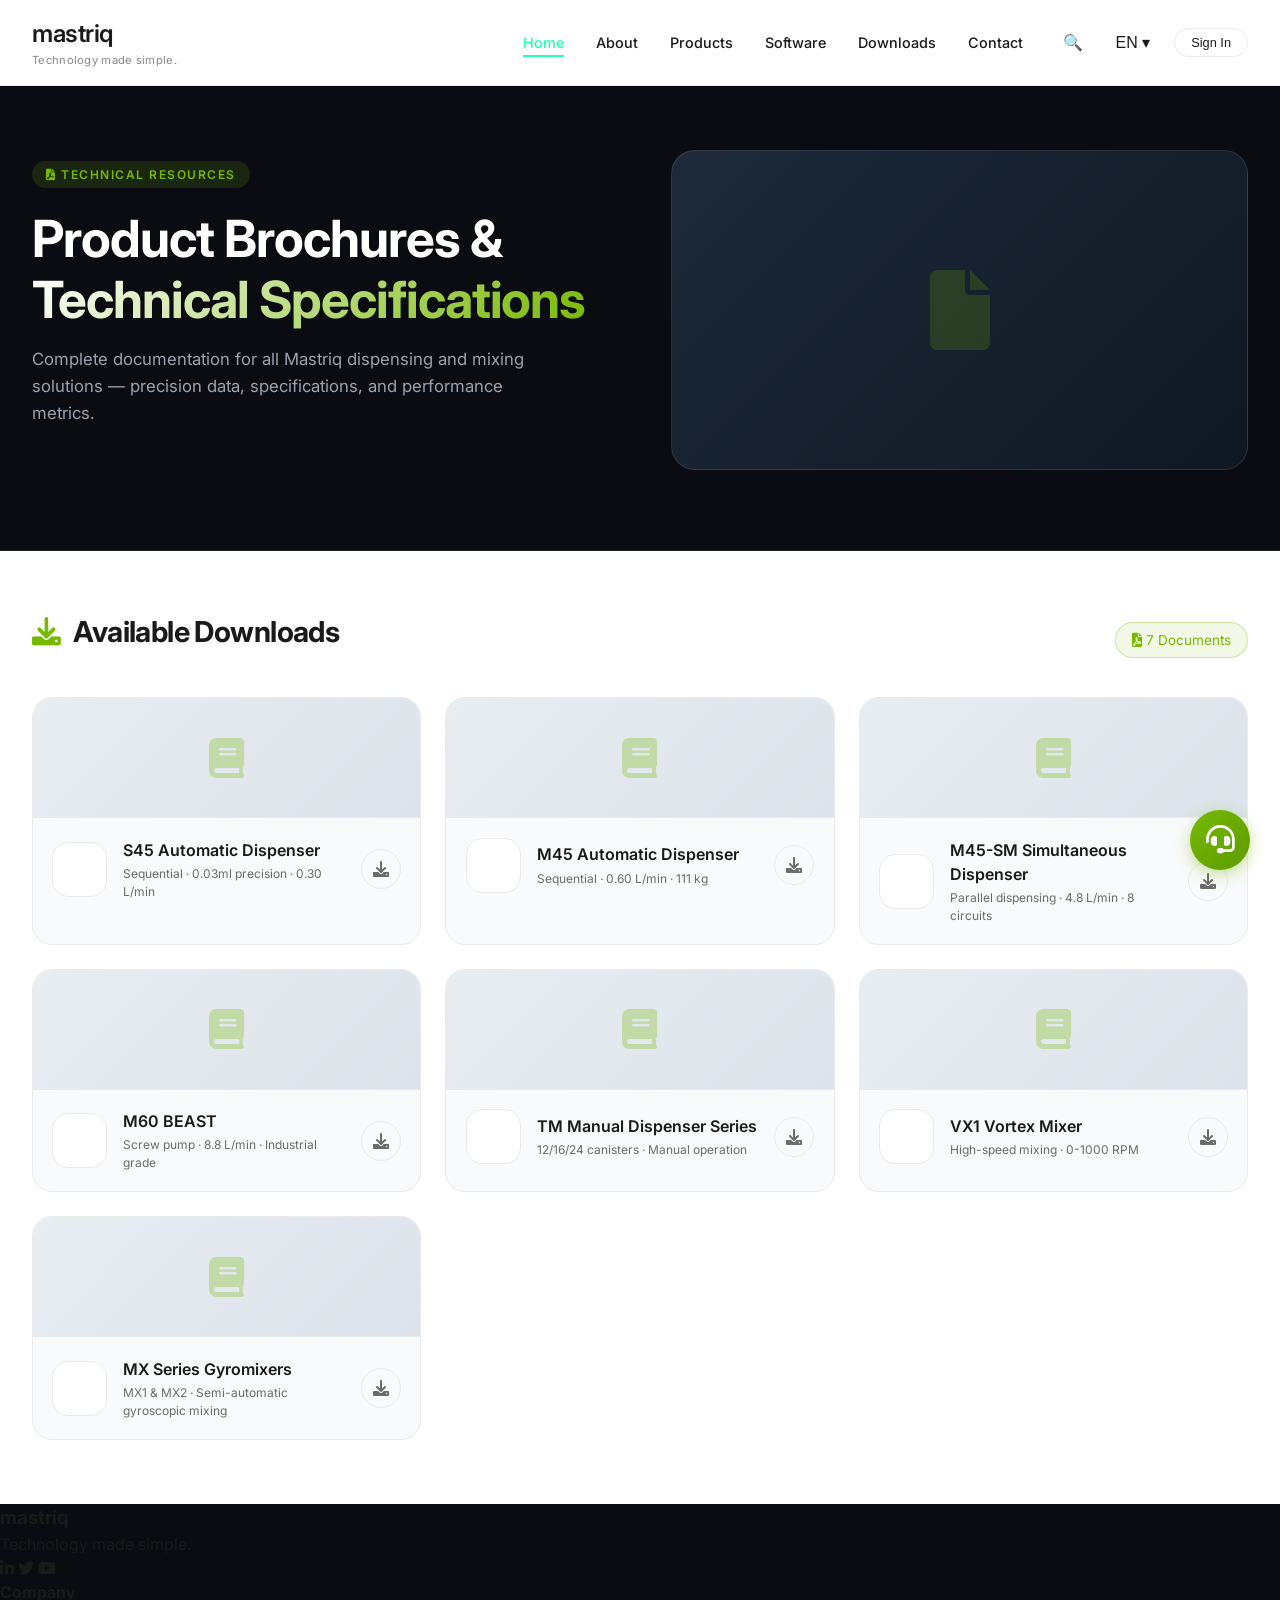
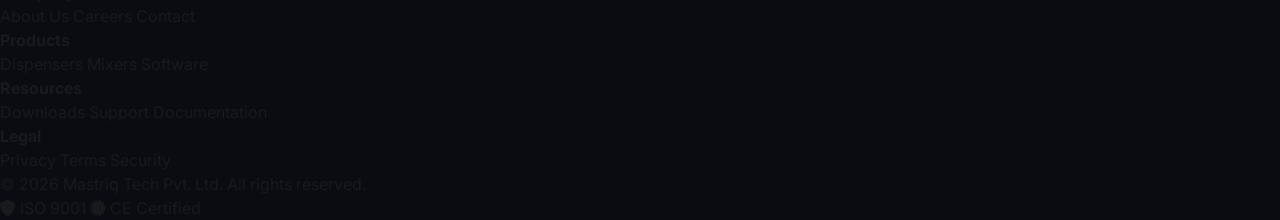
==== download.html @ 20df763a "Final theme edit 1" ====
<!DOCTYPE html>
<html lang="en">
<head>
  <meta charset="UTF-8">
  <meta name="viewport" content="width=device-width, initial-scale=1.0">
  <title>Mastriq | Downloads - Brochures & Resources</title>
  
  <!-- Font & Icons -->
  <link href="https://fonts.googleapis.com/css2?family=Inter:wght@300;400;500;600;700;800&display=swap" rel="stylesheet">
  <link rel="stylesheet" href="https://cdnjs.cloudflare.com/ajax/libs/font-awesome/6.0.0-beta3/css/all.min.css">
  
  <!-- Global CSS Files (matching s45.html) -->
  <link rel="stylesheet" href="css/style.css">
  <link rel="stylesheet" href="css/header.css">
  <link rel="stylesheet" href="css/hero.css">
  <link rel="stylesheet" href="css/products.css">
  
  <style>
    /* Downloads Page Specific Styles - Matching S45 Design */
    * {
      margin: 0;
      padding: 0;
      box-sizing: border-box;
    }
    
    body {
      font-family: 'Inter', sans-serif;
      background: #0a0c12;
    }
    
    /* SECTION 1: DARK BACKGROUND - Hero */
    .downloads-hero {
      background: #0a0c12;
      padding: 4rem 0 5rem 0;
      border-bottom: 1px solid rgba(255,255,255,0.08);
    }
    
    .hero-grid {
      display: flex;
      flex-wrap: wrap;
      gap: 4rem;
      align-items: center;
      max-width: 1280px;
      margin: 0 auto;
      padding: 0 2rem;
    }
    
    .hero-info {
      flex: 1;
      min-width: 280px;
    }
    
    .hero-badge {
      display: inline-block;
      background: rgba(118, 185, 0, 0.15);
      color: #76b900;
      font-size: 0.75rem;
      font-weight: 600;
      text-transform: uppercase;
      letter-spacing: 1.5px;
      padding: 0.3rem 0.9rem;
      border-radius: 40px;
      margin-bottom: 1.2rem;
    }
    
    .hero-info h1 {
      font-size: 3.2rem;
      font-weight: 700;
      color: white;
      margin-bottom: 1rem;
      letter-spacing: -0.02em;
      line-height: 1.2;
    }
    
    .gradient-text {
      background: linear-gradient(135deg, #ffffff, #76b900);
      -webkit-background-clip: text;
      -webkit-text-fill-color: transparent;
      background-clip: text;
    }
    
    .hero-description {
      color: #9ca3af;
      line-height: 1.6;
      margin-bottom: 2rem;
      max-width: 500px;
      font-size: 1.05rem;
    }
    
    .hero-right {
      flex: 1;
      min-width: 300px;
      border-radius: 24px;
      overflow: hidden;
      background: linear-gradient(135deg, #1e2a3a, #0f1722);
      min-height: 320px;
      display: flex;
      align-items: center;
      justify-content: center;
      border: 1px solid rgba(255,255,255,0.1);
      transition: all 0.4s ease;
      position: relative;
    }
    
    .hero-right::before {
      content: '\f15b';
      font-family: 'Font Awesome 6 Free';
      font-weight: 900;
      font-size: 5rem;
      color: rgba(118, 185, 0, 0.2);
    }
    
    .hero-right:hover {
      transform: scale(1.02);
      border-color: #76b900;
      box-shadow: 0 20px 40px -12px rgba(0,0,0,0.4);
    }
    
    /* SECTION 2: WHITE BACKGROUND - Brochures */
    .brochures-section {
      background: #ffffff;
      padding: 4rem 0;
    }
    
    .container-custom {
      max-width: 1280px;
      margin: 0 auto;
      padding: 0 2rem;
    }
    
    .section-header {
      display: flex;
      align-items: center;
      justify-content: space-between;
      margin-bottom: 2rem;
      flex-wrap: wrap;
      gap: 1rem;
    }
    
    .section-title {
      font-size: 1.8rem;
      font-weight: 700;
      color: #1a1a1a;
      display: flex;
      align-items: center;
      gap: 0.8rem;
    }
    
    .section-title i {
      color: #76b900;
    }
    
    .brochure-count {
      background: rgba(118, 185, 0, 0.1);
      padding: 0.4rem 1rem;
      border-radius: 40px;
      border: 1px solid rgba(118, 185, 0, 0.3);
      color: #76b900;
      font-size: 0.85rem;
    }
    
    .brochure-grid {
      display: grid;
      grid-template-columns: repeat(auto-fill, minmax(320px, 1fr));
      gap: 1.5rem;
    }
    
    /* Product Card */
    .product-card {
      background: #f9fafb;
      border: 1px solid #eaeaea;
      border-radius: 20px;
      overflow: hidden;
      transition: all 0.3s ease;
      cursor: pointer;
    }
    
    .product-card:hover {
      transform: translateY(-4px);
      border-color: #76b900;
      box-shadow: 0 15px 30px -12px rgba(0,0,0,0.1);
    }
    
    .card-brochure-bg {
      height: 120px;
      background: linear-gradient(135deg, #e8edf2, #dce3ea);
      position: relative;
      display: flex;
      align-items: center;
      justify-content: center;
      border-bottom: 1px solid #eaeaea;
    }
    
    .card-brochure-bg::before {
      content: '\f02d';
      font-family: 'Font Awesome 6 Free';
      font-weight: 900;
      font-size: 2.5rem;
      color: rgba(118, 185, 0, 0.3);
    }
    
    .card-detail {
      padding: 1.2rem;
      display: flex;
      align-items: center;
      gap: 1rem;
    }
    
    .machine-thumb {
      width: 55px;
      height: 55px;
      background: #ffffff;
      border-radius: 16px;
      display: flex;
      align-items: center;
      justify-content: center;
      border: 1px solid #eaeaea;
      overflow: hidden;
      flex-shrink: 0;
    }
    
    .machine-thumb img {
      width: 70%;
      height: 70%;
      object-fit: contain;
    }
    
    .product-info {
      flex: 1;
    }
    
    .product-name {
      font-weight: 600;
      font-size: 1rem;
      color: #1a1a1a;
      margin-bottom: 0.2rem;
    }
    
    .product-sub {
      font-size: 0.75rem;
      color: #6b6b6b;
    }
    
    .download-icon-btn {
      background: transparent;
      border: 1px solid #eaeaea;
      border-radius: 50%;
      width: 40px;
      height: 40px;
      display: flex;
      align-items: center;
      justify-content: center;
      cursor: pointer;
      transition: all 0.3s ease;
      color: #6b6b6b;
      font-size: 1rem;
      flex-shrink: 0;
    }
    
    .download-icon-btn:hover {
      background: #76b900;
      border-color: #76b900;
      color: #000000;
      transform: scale(1.1);
    }
    
    /* MODAL */
    .download-modal {
      display: none;
      position: fixed;
      top: 0;
      left: 0;
      width: 100%;
      height: 100%;
      background: rgba(0, 0, 0, 0.85);
      backdrop-filter: blur(8px);
      align-items: center;
      justify-content: center;
      z-index: 1000;
    }
    
    .modal-box {
      background: #0a0c12;
      border: 1px solid #76b900;
      border-radius: 32px;
      max-width: 420px;
      width: 90%;
      padding: 2rem;
      position: relative;
      animation: modalFadeIn 0.3s ease;
    }
    
    @keyframes modalFadeIn {
      from {
        opacity: 0;
        transform: scale(0.95);
      }
      to {
        opacity: 1;
        transform: scale(1);
      }
    }
    
    .modal-box h3 {
      font-size: 1.5rem;
      font-weight: 700;
      margin-bottom: 0.5rem;
      color: #ffffff;
    }
    
    .modal-box h3 i {
      color: #76b900;
      margin-right: 0.5rem;
    }
    
    .modal-box p {
      color: #9ca3af;
      margin-bottom: 1.5rem;
      font-size: 0.9rem;
    }
    
    .modal-box input {
      width: 100%;
      background: rgba(255,255,255,0.05);
      border: 1px solid #2a2f3a;
      border-radius: 60px;
      padding: 0.8rem 1.2rem;
      margin-bottom: 1rem;
      font-size: 0.9rem;
      color: #ffffff;
      outline: none;
      transition: all 0.3s ease;
    }
    
    .modal-box input:focus {
      border-color: #76b900;
      background: rgba(118, 185, 0, 0.05);
    }
    
    .btn-primary-modal {
      background: #76b900;
      border: none;
      color: #000000;
      width: 100%;
      padding: 0.8rem;
      border-radius: 60px;
      font-weight: 600;
      font-size: 0.9rem;
      cursor: pointer;
      transition: all 0.3s ease;
      margin-top: 0.5rem;
    }
    
    .btn-primary-modal:hover {
      background: #5e9c00;
      transform: translateY(-2px);
    }
    
    .modal-close {
      position: absolute;
      top: 1rem;
      right: 1.2rem;
      background: none;
      border: none;
      color: #8b92a8;
      font-size: 1.5rem;
      cursor: pointer;
      transition: color 0.2s;
    }
    
    .modal-close:hover {
      color: #76b900;
    }
    
    @media (max-width: 768px) {
      .hero-info h1 {
        font-size: 2.2rem;
      }
      .hero-grid {
        flex-direction: column;
      }
      .hero-right {
        min-height: 280px;
      }
      .section-header {
        flex-direction: column;
        align-items: flex-start;
      }
      .brochure-grid {
        grid-template-columns: 1fr;
      }
    }
  </style>
</head>
<body>

<!-- Header Container - same as s45.html -->
<div id="header-container"></div>

<main>
  <!-- SECTION 1: DARK BACKGROUND - Hero -->
  <section class="downloads-hero">
    <div class="hero-grid">
      <div class="hero-info">
        <span class="hero-badge"><i class="fas fa-file-pdf"></i> Technical Resources</span>
        <h1>Product Brochures & <span class="gradient-text">Technical Specifications</span></h1>
        <p class="hero-description">
          Complete documentation for all Mastriq dispensing and mixing solutions — precision data, specifications, and performance metrics.
        </p>
      </div>
      <div class="hero-right" title="Brochures Collection"></div>
    </div>
  </section>

  <!-- SECTION 2: WHITE BACKGROUND - Brochures -->
  <section class="brochures-section">
    <div class="container-custom">
      <div class="section-header">
        <h2 class="section-title"><i class="fas fa-download"></i> Available Downloads</h2>
        <span class="brochure-count"><i class="fas fa-file-pdf"></i> 7 Documents</span>
      </div>

      <div class="brochure-grid" id="brochureGrid">
        <!-- S45 -->
        <div class="product-card" data-product="S45 Automatic Dispenser" data-file="brochures/s45_brochure.pdf">
          <div class="card-brochure-bg"></div>
          <div class="card-detail">
            <div class="machine-thumb">
              <img src="images/Dispenser/S45.webp" alt="S45" onerror="this.style.display='none'">
            </div>
            <div class="product-info">
              <div class="product-name">S45 Automatic Dispenser</div>
              <div class="product-sub">Sequential · 0.03ml precision · 0.30 L/min</div>
            </div>
            <div class="download-icon-btn"><i class="fas fa-download"></i></div>
          </div>
        </div>

        <!-- M45 -->
        <div class="product-card" data-product="M45 Automatic Dispenser" data-file="brochures/m45_brochure.pdf">
          <div class="card-brochure-bg"></div>
          <div class="card-detail">
            <div class="machine-thumb">
              <img src="images/Dispenser/M45.webp" alt="M45" onerror="this.style.display='none'">
            </div>
            <div class="product-info">
              <div class="product-name">M45 Automatic Dispenser</div>
              <div class="product-sub">Sequential · 0.60 L/min · 111 kg</div>
            </div>
            <div class="download-icon-btn"><i class="fas fa-download"></i></div>
          </div>
        </div>

        <!-- M45-SM -->
        <div class="product-card" data-product="M45-SM Simultaneous Dispenser" data-file="brochures/m45_sm_brochure.pdf">
          <div class="card-brochure-bg"></div>
          <div class="card-detail">
            <div class="machine-thumb">
              <img src="images/Dispenser/M45-SM.webp" alt="M45-SM" onerror="this.style.display='none'">
            </div>
            <div class="product-info">
              <div class="product-name">M45-SM Simultaneous Dispenser</div>
              <div class="product-sub">Parallel dispensing · 4.8 L/min · 8 circuits</div>
            </div>
            <div class="download-icon-btn"><i class="fas fa-download"></i></div>
          </div>
        </div>

        <!-- M60 BEAST -->
        <div class="product-card" data-product="M60 BEAST" data-file="brochures/m60_beast_brochure.pdf">
          <div class="card-brochure-bg"></div>
          <div class="card-detail">
            <div class="machine-thumb">
              <img src="images/Dispenser/M60.webp" alt="M60 BEAST" onerror="this.style.display='none'">
            </div>
            <div class="product-info">
              <div class="product-name">M60 BEAST</div>
              <div class="product-sub">Screw pump · 8.8 L/min · Industrial grade</div>
            </div>
            <div class="download-icon-btn"><i class="fas fa-download"></i></div>
          </div>
        </div>

        <!-- TM Series -->
        <div class="product-card" data-product="TM Manual Dispenser Series" data-file="brochures/tm_series_brochure.pdf">
          <div class="card-brochure-bg"></div>
          <div class="card-detail">
            <div class="machine-thumb">
              <img src="images/Dispenser/TM.webp" alt="TM Series" onerror="this.style.display='none'">
            </div>
            <div class="product-info">
              <div class="product-name">TM Manual Dispenser Series</div>
              <div class="product-sub">12/16/24 canisters · Manual operation</div>
            </div>
            <div class="download-icon-btn"><i class="fas fa-download"></i></div>
          </div>
        </div>

        <!-- VX1 Vortex Mixer -->
        <div class="product-card" data-product="VX1 Vortex Mixer" data-file="brochures/vx1_brochure.pdf">
          <div class="card-brochure-bg"></div>
          <div class="card-detail">
            <div class="machine-thumb">
              <img src="images/Dispenser/VX1.webp" alt="VX1" onerror="this.style.display='none'">
            </div>
            <div class="product-info">
              <div class="product-name">VX1 Vortex Mixer</div>
              <div class="product-sub">High-speed mixing · 0-1000 RPM</div>
            </div>
            <div class="download-icon-btn"><i class="fas fa-download"></i></div>
          </div>
        </div>

        <!-- MX Series Gyromixers -->
        <div class="product-card" data-product="MX Series Gyromixers" data-file="brochures/mx_series_brochure.pdf">
          <div class="card-brochure-bg"></div>
          <div class="card-detail">
            <div class="machine-thumb">
              <img src="images/Dispenser/MX1.webp" alt="MX Series" onerror="this.style.display='none'">
            </div>
            <div class="product-info">
              <div class="product-name">MX Series Gyromixers</div>
              <div class="product-sub">MX1 & MX2 · Semi-automatic gyroscopic mixing</div>
            </div>
            <div class="download-icon-btn"><i class="fas fa-download"></i></div>
          </div>
        </div>
      </div>
    </div>
  </section>
</main>

<!-- Footer Container - same as s45.html -->
<div id="footer-container"></div>

<!-- Download Modal -->
<div class="download-modal" id="downloadModal">
  <div class="modal-box">
    <button class="modal-close" id="closeModal">&times;</button>
    <h3><i class="fas fa-file-pdf"></i> Download Brochure</h3>
    <p id="modalProductName">Enter your details to access the document</p>
    <form id="downloadForm">
      <input type="email" id="email" placeholder="Email address" required>
      <input type="tel" id="phone" placeholder="Phone number" required>
      <button type="submit" class="btn-primary-modal"><i class="fas fa-download"></i> Download Now</button>
    </form>
  </div>
</div>

<script>
  (function() {
    // Modal elements
    const modal = document.getElementById('downloadModal');
    const form = document.getElementById('downloadForm');
    const closeBtn = document.getElementById('closeModal');
    const modalProductName = document.getElementById('modalProductName');
    let selectedFile = '';
    let selectedProduct = '';

    // Download buttons - event delegation
    const brochureGrid = document.getElementById('brochureGrid');
    
    if (brochureGrid) {
      brochureGrid.addEventListener('click', (e) => {
        let target = e.target;
        let downloadBtn = null;
        let card = null;
        
        if (target.closest('.download-icon-btn')) {
          downloadBtn = target.closest('.download-icon-btn');
          card = downloadBtn.closest('.product-card');
        } else if (target.closest('.product-card')) {
          card = target.closest('.product-card');
          downloadBtn = card.querySelector('.download-icon-btn');
        }
        
        if (card && downloadBtn) {
          e.preventDefault();
          e.stopPropagation();
          
          selectedFile = card.dataset.file || 'brochure.pdf';
          selectedProduct = card.dataset.product || 'Product';
          
          if (modalProductName) {
            modalProductName.innerHTML = `<strong>${selectedProduct}</strong><br>Enter your details to access the brochure.`;
          }
          
          if (modal) {
            modal.style.display = 'flex';
          }
        }
      });
    }

    // Close modal
    function closeModal() {
      if (modal) {
        modal.style.display = 'none';
        if (form) form.reset();
      }
    }

    if (closeBtn) closeBtn.addEventListener('click', closeModal);
    if (modal) {
      modal.addEventListener('click', (e) => {
        if (e.target === modal) closeModal();
      });
    }

    // Form submission
    if (form) {
      form.addEventListener('submit', (e) => {
        e.preventDefault();

        const email = document.getElementById('email').value.trim();
        const phone = document.getElementById('phone').value.trim();

        if (!/^[^\s@]+@[^\s@]+\.[^\s@]+$/.test(email)) {
          alert('Please enter a valid email address.');
          return;
        }
        if (!/^[0-9]{8,15}$/.test(phone.replace(/[\s-]/g, ''))) {
          alert('Please enter a valid phone number (8-15 digits).');
          return;
        }

        // Trigger download
        const downloadLink = document.createElement('a');
        downloadLink.href = selectedFile;
        downloadLink.download = selectedFile.split('/').pop();
        document.body.appendChild(downloadLink);
        downloadLink.click();
        document.body.removeChild(downloadLink);
        
        alert(`Thank you! Your brochure for ${selectedProduct} is downloading.`);
        closeModal();
      });
    }
  })();
</script>

<!-- Load header and footer using same method as s45.html -->
<script>
  if (typeof initHeader === 'function') {
    initHeader();
  }
</script>
<script src="js/main.js"></script>
<script src="js/header.js"></script>
<script src="js/hero.js"></script>
<!-- Floating Contact Button -->
<script src="js/floating-contact.js"></script>
</body>
</html>
---- css/style.css ----
/* ===== GLOBAL STYLES - ABB INSPIRED ===== */
:root {
  /* --primary: #76b900;
  --primary-dark: #5e9c00; */
    --primary: #20ffb5;
  --primary-dark: #20ffb5;
  /* --primary-light: rgba(118, 185, 0, 0.08); */
    --primary-light:#20ffb5;
  --text-dark: #1a1a1a;
  --text-gray: #4a4a4a;
  --text-light: #6b6b6b;
  --text-muted: #888888;
  --bg-white: #ffffff;
  --bg-light: #fafafa;
  --bg-gray: #f5f5f5;
  --border-light: #eaeaea;
  --shadow-sm: 0 1px 2px rgba(0,0,0,0.03), 0 1px 3px rgba(0,0,0,0.03);
  --shadow-md: 0 4px 12px rgba(0,0,0,0.05);
  --shadow-lg: 0 8px 24px rgba(0,0,0,0.08);
  --shadow-hover: 0 12px 32px rgba(118, 185, 0, 0.12);
  --transition: all 0.3s ease;
}

* {
  margin: 0;
  padding: 0;
  box-sizing: border-box;
}

body {
  font-family: 'Inter', sans-serif;
  color: var(--text-dark);
  background: var(--bg-white);
  line-height: 1.5;
  overflow-x: hidden;
}

.container {
  max-width: 1280px;
  margin: 0 auto;
  padding: 0 2rem;
}

a {
  text-decoration: none;
  color: inherit;
}

/* Buttons - ABB Style */
.btn-primary {
  display: inline-flex;
  align-items: center;
  gap: 0.5rem;
  background: var(--primary);
  color: white;
  padding: 0.75rem 1.5rem;
  border-radius: 40px;
  font-weight: 500;
  font-size: 0.9rem;
  transition: var(--transition);
  border: none;
  cursor: pointer;
}

.btn-primary:hover {
  background: var(--primary-dark);
  transform: translateY(-1px);
}

.btn-secondary {
  display: inline-flex;
  align-items: center;
  gap: 0.5rem;
  background: transparent;
  color: var(--text-dark);
  padding: 0.75rem 1.5rem;
  border-radius: 40px;
  font-weight: 500;
  font-size: 0.9rem;
  transition: var(--transition);
  border: 1px solid var(--border-light);
}

.btn-secondary:hover {
  border-color: var(--primary);
  color: var(--primary);
}

/* Section Headers - ABB Style *//* ===== SECTION HEADER STYLES - STAGGERED ANIMATION ===== */
.section-header {
  text-align: center;
  margin-bottom: 2rem;
  overflow: hidden;
}

/* Badge - animates first */
/* Badge with neon glow border */
/* Badge with ribbon style */
.section-badge {
  display: inline-block;
  font-size: 0.8rem;
  font-weight: 600;
  text-transform: uppercase;
  letter-spacing: 2px;
  color:black;
  background: rgba(33, 33, 33, 0.15);
  padding: 0.4rem 1.2rem;
  border-radius: 60px;
  margin-bottom: 1rem;
  backdrop-filter: blur(4px);
}

.section-badge::before {
  content: '';
  position: absolute;
  top: 0;
  left: 0;
  width: 100%;
  height: 100%;
  background: linear-gradient(135deg, transparent, rgba(255,255,255,0.2));
  clip-path: polygon(0% 0%, 100% 0%, 95% 50%, 100% 100%, 0% 100%, 5% 50%);
}
/* Section Title - SLIDE FROM LEFT with delay after badge */
.section-title {
  font-size: 2.8rem;
  font-weight: 700;
  margin-bottom: 1rem;
  letter-spacing: -0.02em;
  line-height: 1.2;
  animation: slideFromLeft 0.6s cubic-bezier(0.2, 0.9, 0.4, 1.1) 0.15s forwards;
  opacity: 0;
  transform: translateX(-40px);
}

/* Highlight with underline */
.section-title .highlight {
  color: var(--primary);
  position: relative;
  display: inline-block;
}

.section-title .highlight::after {
  content: '';
  position: absolute;
  bottom: 8px;
  left: 0;
  width: 100%;
  height: 8px;
  /* background: rgba(118, 185, 0, 0.2); */
  border-radius: 4px;
  z-index: -1;
}

/* Subtitle - fades in after title */
.section-subtitle {
  font-size: 1rem;
  color: var(--text-light);
  max-width: 700px;
  margin: 0 auto;
  line-height: 1.5;
  animation: fadeInUp 0.5s ease 0.35s forwards;
  opacity: 0;
  transform: translateY(10px);
}

/* Keyframes */
@keyframes slideFromLeft {
  0% {
    opacity: 0;
    transform: translateX(-40px);
  }
  100% {
    opacity: 1;
    transform: translateX(0);
  }
}

@keyframes fadeInUp {
  0% {
    opacity: 0;
    transform: translateY(15px);
  }
  100% {
    opacity: 1;
    transform: translateY(0);
  }
}

/* Responsive */
@media (max-width: 768px) {
  .section-title {
    font-size: 2rem;
  }
  .section-subtitle {
    font-size: 0.9rem;
    white-space: normal;
    max-width: 90%;
  }
  .section-title .highlight::after {
    bottom: 4px;
    height: 6px;
  }
}

@media (max-width: 480px) {
  .section-title {
    font-size: 1.6rem;
  }
}
---- css/header.css ----
/* ===== HEADER STYLES - ABB INSPIRED ===== */
.main-header {
  position: sticky;
  top: 0;
  z-index: 1000;
  background: var(--bg-white);
  border-bottom: 1px solid var(--border-light);
}

.nav-bar {
  max-width: 1400px;
  margin: 0 auto;
  padding: 1rem 2rem;
  display: flex;
  align-items: center;
  justify-content: space-between;
  gap: 2rem;
}

.brand-wrap {
  display: flex;
  flex-direction: column;
}

.brand {
  font-size: 1.5rem;
  font-weight: 600;
  color: var(--text-dark);
  text-decoration: none;
  letter-spacing: -0.02em;
}

/* Animated Tagline - Slides from left and stops */
.brand-tagline {
  font-size: 0.7rem;
  color: var(--text-muted);
  letter-spacing: 0.3px;
  overflow: hidden;
  white-space: nowrap;
  display: inline-block;
  animation: slideFromLeft 0.6s cubic-bezier(0.2, 0.9, 0.4, 1.1) forwards;
}

@keyframes slideFromLeft {
  0% {
    opacity: 0;
    transform: translateX(-20px);
  }
  100% {
    opacity: 1;
    transform: translateX(0);
  }
}

.nav {
  display: flex;
  align-items: center;
  gap: 2rem;
  flex: 1;
  justify-content: flex-end;
}

.nav > a {
  color: var(--text-dark);
  text-decoration: none;
  font-weight: 500;
  font-size: 0.9rem;
  transition: var(--transition);
  position: relative;
}

.nav > a:hover,
.nav > a.active {
  color: var(--primary);
}

.nav > a::after {
  content: '';
  position: absolute;
  bottom: -4px;
  left: 0;
  width: 0;
  height: 2px;
  background: var(--primary);
  transition: width 0.3s ease;
}

.nav > a:hover::after,
.nav > a.active::after {
  width: 100%;
}

/* Mega Menu */
.nav-item {
  position: static;
}

.nav-item > a {
  color: var(--text-dark);
  text-decoration: none;
  font-weight: 500;
  font-size: 0.9rem;
  transition: var(--transition);
  cursor: pointer;
  position: relative;
}

.nav-item > a::after {
  content: '';
  position: absolute;
  bottom: -4px;
  left: 0;
  width: 0;
  height: 2px;
  background: var(--primary);
  transition: width 0.3s ease;
}

.nav-item > a:hover::after {
  width: 100%;
}

.mega-menu {
  position: absolute;
  top: calc(100% + 10px);
  left: 0;
  right: 0;
  width: 100%;
  background: var(--bg-white);
  box-shadow: var(--shadow-lg);
  opacity: 0;
  visibility: hidden;
  transition: all 0.3s ease;
  z-index: 999;
  border-top: 1px solid var(--border-light);
  border-bottom: 1px solid var(--border-light);
}

.nav-item:hover .mega-menu {
  opacity: 1;
  visibility: visible;
  top: 100%;
}

.mega-container {
  max-width: 1280px;
  margin: 0 auto;
  padding: 2.5rem;
  display: flex;
  gap: 3rem;
}

.mega-categories {
  width: 240px;
  flex-shrink: 0;
  border-right: 1px solid var(--border-light);
  padding-right: 2rem;
}

.category-item {
  display: flex;
  align-items: center;
  gap: 0.8rem;
  padding: 0.8rem 1rem;
  margin-bottom: 0.5rem;
  border-radius: 8px;
  cursor: pointer;
  transition: all 0.2s;
  color: var(--text-gray);
  font-weight: 500;
  font-size: 0.9rem;
}

.category-item i {
  font-size: 1rem;
  color: var(--text-light);
}

.category-item:hover {
  background: var(--bg-light);
  color: var(--primary);
}

.category-item.active {
  background: var(--primary-light);
  color: var(--primary);
}

.mega-products {
  flex: 1;
}

.product-section {
  display: none;
  animation: fadeIn 0.3s ease;
}

.product-section.active {
  display: block;
}

@keyframes fadeIn {
  from { opacity: 0; transform: translateY(10px); }
  to { opacity: 1; transform: translateY(0); }
}

.product-scroll {
  display: flex;
  gap: 1rem;
  overflow-x: auto;
  padding-bottom: 0.5rem;
  scrollbar-width: thin;
}

.product-scroll::-webkit-scrollbar {
  height: 3px;
}

.product-scroll::-webkit-scrollbar-track {
  background: var(--border-light);
  border-radius: 10px;
}

.product-scroll::-webkit-scrollbar-thumb {
  background: var(--primary);
  border-radius: 10px;
}

.mega-product-item {
  flex: 0 0 200px;
  min-width: 200px;
  display: flex;
  flex-direction: column;
  align-items: center;
  text-align: center;
  padding: 1.2rem;
  background: var(--bg-white);
  border-radius: 12px;
  text-decoration: none;
  transition: all 0.2s;
  border: 1px solid var(--border-light);
}

.mega-product-item:hover {
  transform: translateY(-3px);
  border-color: var(--primary);
  box-shadow: var(--shadow-md);
}

.mega-product-item img {
  width: 100px;
  height: 100px;
  object-fit: contain;
  margin-bottom: 0.8rem;
}

.mega-product-info strong {
  font-weight: 600;
  font-size: 0.85rem;
  color: var(--text-dark);
  display: block;
  margin-bottom: 0.2rem;
}

.mega-product-info span {
  font-size: 0.7rem;
  color: var(--text-light);
}

.badge-new {
  display: inline-block;
  margin-left: 4px;
  font-size: 0.55rem;
  padding: 1px 5px;
  border-radius: 12px;
  background: var(--primary);
  color: white;
}

/* Header Extras */
.header-extras {
  display: flex;
  align-items: center;
  gap: 1rem;
  flex-shrink: 0;
}

.search-toggle,
.lang-toggle {
  background: none;
  border: none;
  font-size: 1rem;
  cursor: pointer;
  color: var(--text-dark);
  padding: 0.5rem;
  transition: color 0.2s;
}

.search-toggle:hover,
.lang-toggle:hover {
  color: var(--primary);
}

.sign-in-btn {
  background: transparent;
  border: 1px solid var(--border-light);
  color: var(--text-dark);
  padding: 0.4rem 1rem;
  border-radius: 40px;
  font-weight: 500;
  font-size: 0.8rem;
  cursor: pointer;
  transition: all 0.2s;
}

.sign-in-btn:hover {
  border-color: var(--primary);
  color: var(--primary);
}

.menu-toggle {
  display: none;
  background: none;
  border: none;
  font-size: 1.2rem;
  cursor: pointer;
  color: var(--text-dark);
  padding: 0.5rem;
}

@media (max-width: 1024px) {
  .mega-container {
    padding: 1.5rem;
  }
}

@media (max-width: 900px) {
  .menu-toggle {
    display: block;
  }
  .nav {
    position: fixed;
    top: 0;
    left: -100%;
    width: 280px;
    height: 100vh;
    background: var(--bg-white);
    flex-direction: column;
    align-items: flex-start;
    padding: 4rem 1.5rem;
    box-shadow: var(--shadow-lg);
    transition: left 0.3s;
    z-index: 1001;
    gap: 1rem;
  }
  .nav.open {
    left: 0;
  }
  .nav > a,
  .nav-item {
    width: 100%;
  }
  .nav > a {
    font-size: 1rem;
  }
  .nav-item > a {
    font-size: 1rem;
    display: block;
  }
  .mega-menu {
    position: static;
    width: 100%;
    box-shadow: none;
    display: none;
    margin-top: 0.5rem;
    background: var(--bg-light);
    border-radius: 8px;
  }
  .nav-item.active .mega-menu {
    display: block;
  }
  .mega-container {
    flex-direction: column;
    padding: 1rem;
  }
  .mega-categories {
    width: 100%;
    border-right: none;
    border-bottom: 1px solid var(--border-light);
    padding-bottom: 0.5rem;
    display: flex;
    gap: 0.5rem;
  }
  .category-item {
    flex: 1;
    justify-content: center;
  }
}
---- css/hero.css ----
/* ===== HERO CAROUSEL STYLES - ABB INSPIRED ===== */
.hero-carousel {
  position: relative;
  height: 85vh;
  min-height: 550px;
  overflow: hidden;
  background: #0a0a0a;
}

.slides {
  position: relative;
  height: 100%;
}

.slide {
  position: absolute;
  top: 0;
  left: 0;
  width: 100%;
  height: 100%;
  opacity: 0;
  transition: opacity 0.8s ease;
}

.slide.active {
  opacity: 1;
  z-index: 2;
}

.slide-1 {
  background: linear-gradient(135deg, #0f0f1a, #1a1a2a);
}

.slide-2 {
  background: linear-gradient(135deg, #0f0f1a, #1a2a2a);
}

.slide-3 {
  position: relative;
}

.slide-video {
  position: absolute;
  top: 0;
  left: 0;
  width: 100%;
  height: 100%;
  object-fit: cover;
  z-index: 0;
}

.slide-content {
  position: absolute;
  top: 50%;
  transform: translateY(-50%);
  left: 8%;
  width: 100%;
  max-width: 550px;
  z-index: 2;
  text-align: left;
}

.slide-badge {
  display: inline-block;
  font-size: 0.75rem;
  font-weight: 500;
  text-transform: uppercase;
  letter-spacing: 1px;
  color: var(--primary);
  background: rgba(118, 185, 0, 0.1);
  padding: 0.3rem 1rem;
  border-radius: 40px;
  margin-bottom: 1rem;
}

.slide-content h1 {
  font-size: 3.5rem;
  font-weight: 600;
  margin-bottom: 1rem;
  line-height: 1.2;
  color: white;
  letter-spacing: -0.02em;
}

.slide-content p {
  font-size: 1rem;
  color: rgba(255,255,255,0.7);
  margin-bottom: 1.5rem;
  line-height: 1.5;
}

.carousel-nav {
  position: absolute;
  top: 50%;
  transform: translateY(-50%);
  background: rgba(255,255,255,0.05);
  backdrop-filter: blur(8px);
  border: 1px solid rgba(255,255,255,0.1);
  width: 44px;
  height: 44px;
  border-radius: 50%;
  display: flex;
  align-items: center;
  justify-content: center;
  cursor: pointer;
  transition: all 0.2s;
  z-index: 10;
  font-size: 1rem;
  color: white;
}

.carousel-nav:hover {
  background: var(--primary);
  border-color: var(--primary);
}

.carousel-nav.prev {
  left: 2rem;
}

.carousel-nav.next {
  right: 2rem;
}

/* Progress Bar - More Visible */
.carousel-progress {
  position: absolute;
  bottom: 0;
  left: 0;
  width: 100%;
  height: 4px;
  background: rgba(255,255,255,0.25);
  z-index: 10;
  overflow: hidden;
}

.progress-bar {
  width: 0%;
  height: 100%;
  background: var(--primary);
  transition: width linear;
  box-shadow: 0 0 8px rgba(118, 185, 0, 0.5);
}

/* Hero Dots - Right Side (no interference) */
.carousel-dots {
  position: absolute;
  bottom: 1.5rem;
  right: 2rem;
  display: flex;
  gap: 0.6rem;
  z-index: 10;
}

.hero-dot {
  width: 8px;
  height: 8px;
  border-radius: 50%;
  background: rgba(255,255,255,0.4);
  cursor: pointer;
  transition: all 0.2s;
  border: none;
  padding: 0;
}

.hero-dot.active {
  background: var(--primary);
  width: 24px;
  border-radius: 12px;
}

.scroll-indicator {
  position: absolute;
  bottom: 1.5rem;
  left: 50%;
  transform: translateX(-50%);
  display: flex;
  flex-direction: column;
  align-items: center;
  gap: 0.5rem;
  z-index: 10;
  cursor: pointer;
  animation: bounce 2s infinite;
}

.scroll-text {
  font-size: 0.7rem;
  color: rgba(255,255,255,0.5);
  text-transform: uppercase;
  letter-spacing: 1px;
}

.scroll-line {
  width: 1px;
  height: 30px;
  background: linear-gradient(180deg, var(--primary), transparent);
}

@keyframes bounce {
  0%, 100% { transform: translateX(-50%) translateY(0); }
  50% { transform: translateX(-50%) translateY(-8px); }
}

@media (max-width: 1024px) {
  .hero-carousel {
    height: 70vh;
    min-height: 500px;
  }
  .slide-content h1 {
    font-size: 2.5rem;
  }
}

@media (max-width: 768px) {
  .hero-carousel {
    height: 60vh;
  }
  .slide-content {
    left: 5%;
    right: 5%;
    max-width: 90%;
  }
  .slide-content h1 {
    font-size: 1.8rem;
  }
  .carousel-nav {
    width: 36px;
    height: 36px;
  }
  .carousel-nav.prev {
    left: 1rem;
  }
  .carousel-nav.next {
    right: 1rem;
  }
  .carousel-dots {
    right: 1rem;
    bottom: 1rem;
  }
}

@media (max-width: 480px) {
  .slide-content h1 {
    font-size: 1.5rem;
  }
  .slide-content p {
    font-size: 0.85rem;
  }
  .scroll-indicator {
    display: none;
  }
}
---- css/products.css ----
/* ===== PRODUCTS SECTION - CENTERED IMAGE LAYOUT ===== */
:root {
  --aqua-blue: #635bff;
  --aqua-blue-light: rgba(99, 91, 255, 0.1);
  --aqua-blue-hover: #4a42cc;
}

.products-section {
  padding: 1rem 0;
  background: var(--bg-white);
  scroll-margin-top: 70px;
  overflow: hidden;
}

/* Product Showcase Container */
.product-showcase {
  max-width: 1300px;
  margin: 1rem auto;
  position: relative;
}

.product-showcase-container {
  position: relative;
  display: flex;
  align-items: center;
  justify-content: center;
  gap: 1rem;
}

/* Navigation Buttons */
.showcase-nav {
  width: 50px;
  height: 50px;
  border-radius: 50%;
  background: var(--bg-white);
  border: 1px solid var(--border-light);
  cursor: pointer;
  transition: all 0.3s ease;
  display: flex;
  align-items: center;
  justify-content: center;
  font-size: 1.2rem;
  color: var(--text-dark);
  flex-shrink: 0;
  z-index: 10;
}

.showcase-nav:hover {
  background: var(--primary);
  border-color: var(--primary);
  color: white;
  transform: scale(1.05);
}

.showcase-nav:disabled {
  opacity: 0.3;
  cursor: not-allowed;
  pointer-events: none;
}

/* Main Content Area - 3 Column Layout */
.product-showcase-content {
  display: grid;
  grid-template-columns: 1fr 1.2fr 1fr;
  gap: 2rem;
  align-items: center;
  background: linear-gradient(135deg, #fafafa, #ffffff);
  border-radius: 40px;
  padding: 2.5rem;
  box-shadow: var(--shadow-md);
  position: relative;
  overflow: hidden;
}

.product-showcase-content::before {
  content: '';
  position: absolute;
  top: 0;
  left: 0;
  right: 0;
  height: 4px;
  background: linear-gradient(90deg, var(--primary), var(--aqua-blue), var(--primary));
  opacity: 0;
  transition: opacity 0.5s ease;
}

.product-showcase-content:hover::before {
  opacity: 1;
}

/* Left Side - Product Info */
.product-info-side {
  padding: 1rem;
  animation: fadeInLeft 0.6s ease;
}

.product-badge-container {
  margin-bottom: 1rem;
}

.product-badge-new {
  display: inline-block;
  background: var(--primary);
  color: white;
  padding: 0.3rem 1rem;
  border-radius: 60px;
  font-size: 0.7rem;
  font-weight: 600;
  text-transform: uppercase;
  letter-spacing: 1px;
  animation: pulse 2s infinite;
}

.product-showcase-title {
  font-size: 2rem;
  font-weight: 700;
  margin-bottom: 0.8rem;
  color: var(--text-dark);
  line-height: 1.2;
}

.product-showcase-desc {
  color: var(--text-light);
  font-size: 0.95rem;
  margin-bottom: 1.5rem;
  line-height: 1.5;
}

/* Specs Grid */
.product-showcase-specs {
  display: grid;
  grid-template-columns: repeat(2, 1fr);
  gap: 0.8rem;
  margin-bottom: 1.5rem;
}

.spec-item {
  background: var(--bg-light);
  padding: 0.5rem 0.8rem;
  border-radius: 12px;
  text-align: center;
  transition: all 0.3s ease;
  cursor: default;
}

.spec-item:hover {
  transform: translateY(-2px);
  background: var(--primary-light);
  box-shadow: 0 4px 12px rgba(118, 185, 0, 0.15);
}

.spec-label {
  font-size: 0.7rem;
  color: var(--text-light);
  display: block;
  margin-bottom: 0.2rem;
  text-transform: uppercase;
  letter-spacing: 0.5px;
}

.spec-value {
  font-size: 1rem;
  font-weight: 700;
  color: var(--text-dark);
}

.product-showcase-link {
  display: inline-flex;
  align-items: center;
  gap: 0.5rem;
  color: var(--primary);
  text-decoration: none;
  font-weight: 600;
  font-size: 0.9rem;
  transition: all 0.3s ease;
  padding: 0.5rem 0;
}

.product-showcase-link:hover {
  gap: 0.8rem;
  color: var(--primary-dark);
}

/* Center - Product Image */
.product-image-center {
  position: relative;
  display: flex;
  justify-content: center;
  align-items: center;
  animation: zoomIn 0.6s ease;
}

.image-wrapper {
  position: relative;
  width: 100%;
  max-width: 320px;
  margin: 0 auto;
}

.image-wrapper img {
  width: 100%;
  height: auto;
  filter: drop-shadow(0 20px 30px rgba(0, 0, 0, 0.1));
  transition: transform 0.4s ease;
  animation: float 3s ease-in-out infinite;
}

.product-image-center:hover .image-wrapper img {
  transform: scale(1.05);
}

.image-glow {
  position: absolute;
  top: 50%;
  left: 50%;
  transform: translate(-50%, -50%);
  width: 120%;
  height: 120%;
  background: radial-gradient(circle, rgba(118, 185, 0, 0.1), transparent);
  border-radius: 50%;
  z-index: -1;
  opacity: 0;
  transition: opacity 0.5s ease;
  animation: pulseGlow 2s infinite;
}

.product-image-center:hover .image-glow {
  opacity: 1;
}

/* Right Side - Stats Card */
.product-stats-side {
  padding: 1rem;
  animation: fadeInRight 0.6s ease;
}

.stats-card {
  background: linear-gradient(145deg, #f5f5f5, #ffffff);
  border-radius: 24px;
  padding: 1.5rem;
  border: 1px solid var(--border-light);
  transition: all 0.3s ease;
}

.stats-card:hover {
  transform: translateY(-5px);
  border-color: var(--primary);
  box-shadow: var(--shadow-hover);
}

.stats-card h4 {
  font-size: 1rem;
  font-weight: 600;
  margin-bottom: 1rem;
  color: var(--text-dark);
  display: flex;
  align-items: center;
  gap: 0.5rem;
}

.stats-card h4 i {
  color: var(--primary);
}

.feature-list {
  list-style: none;
  padding: 0;
}

.feature-list li {
  display: flex;
  align-items: center;
  gap: 0.8rem;
  padding: 0.6rem 0;
  border-bottom: 1px solid var(--border-light);
  font-size: 0.85rem;
  color: var(--text-gray);
  transition: all 0.3s ease;
}

.feature-list li:last-child {
  border-bottom: none;
}

.feature-list li:hover {
  transform: translateX(5px);
  color: var(--primary);
}

.feature-list li i {
  color: var(--primary);
  font-size: 0.9rem;
  width: 20px;
}

/* Carousel Dots */
.showcase-dots {
  display: flex;
  justify-content: center;
  gap: 0.8rem;
  margin-top: 2rem;
}

.showcase-dot {
  width: 8px;
  height: 8px;
  border-radius: 50%;
  background: var(--border-light);
  cursor: pointer;
  transition: all 0.3s ease;
  border: none;
  padding: 0;
}

.showcase-dot.active {
  background: var(--primary);
  width: 24px;
  border-radius: 12px;
}

.showcase-dot:hover {
  background: var(--primary);
}

/* View All Button */
.view-all {
  text-align: center;
  margin-top: 2.5rem;
}

.view-all .btn-secondary {
  background: var(--primary);
  color: white;
  border: none;
  padding: 0.7rem 2rem;
  font-weight: 600;
  font-size: 0.95rem;
  transition: all 0.2s;
}

.view-all .btn-secondary:hover {
  background: var(--primary-dark);
  transform: translateY(-2px);
  gap: 0.8rem;
  box-shadow: 0 4px 12px rgba(118, 185, 0, 0.3);
}

/* Animations */
@keyframes fadeInLeft {
  from {
    opacity: 0;
    transform: translateX(-30px);
  }
  to {
    opacity: 1;
    transform: translateX(0);
  }
}

@keyframes fadeInRight {
  from {
    opacity: 0;
    transform: translateX(30px);
  }
  to {
    opacity: 1;
    transform: translateX(0);
  }
}

@keyframes zoomIn {
  from {
    opacity: 0;
    transform: scale(0.9);
  }
  to {
    opacity: 1;
    transform: scale(1);
  }
}

@keyframes float {
  0%, 100% {
    transform: translateY(0);
  }
  50% {
    transform: translateY(-10px);
  }
}

@keyframes pulseGlow {
  0%, 100% {
    opacity: 0.3;
  }
  50% {
    opacity: 0.6;
  }
}

@keyframes pulse {
  0% {
    box-shadow: 0 0 0 0 rgba(118, 185, 0, 0.4);
  }
  70% {
    box-shadow: 0 0 0 8px rgba(118, 185, 0, 0);
  }
  100% {
    box-shadow: 0 0 0 0 rgba(118, 185, 0, 0);
  }
}

/* Responsive Design */
@media (max-width: 1024px) {
  .product-showcase-content {
    grid-template-columns: 1fr;
    gap: 2rem;
    padding: 2rem;
  }
  
  .product-info-side,
  .product-stats-side {
    text-align: center;
    max-width: 500px;
    margin: 0 auto;
  }
  
  .product-showcase-specs {
    grid-template-columns: repeat(2, 1fr);
    max-width: 400px;
    margin-left: auto;
    margin-right: auto;
  }
  
  .stats-card {
    text-align: left;
  }
  
  .feature-list li {
    justify-content: center;
  }
}

@media (max-width: 768px) {
  .products-section {
    padding: 2rem 0;
  }
  
  .product-showcase-title {
    font-size: 1.6rem;
  }
  
  .product-showcase-specs {
    grid-template-columns: 1fr;
  }
  
  .image-wrapper {
    max-width: 250px;
  }
  
  .showcase-nav {
    width: 40px;
    height: 40px;
    font-size: 1rem;
  }
  
  .stats-card {
    padding: 1.2rem;
  }
  
  .feature-list li {
    font-size: 0.8rem;
  }
}

@media (max-width: 480px) {
  .product-showcase-content {
    padding: 1.5rem;
  }
  
  .product-showcase-title {
    font-size: 1.4rem;
  }
  
  .image-wrapper {
    max-width: 200px;
  }
  
  .spec-value {
    font-size: 0.9rem;
  }
  
  .showcase-nav {
    width: 35px;
    height: 35px;
  }
}
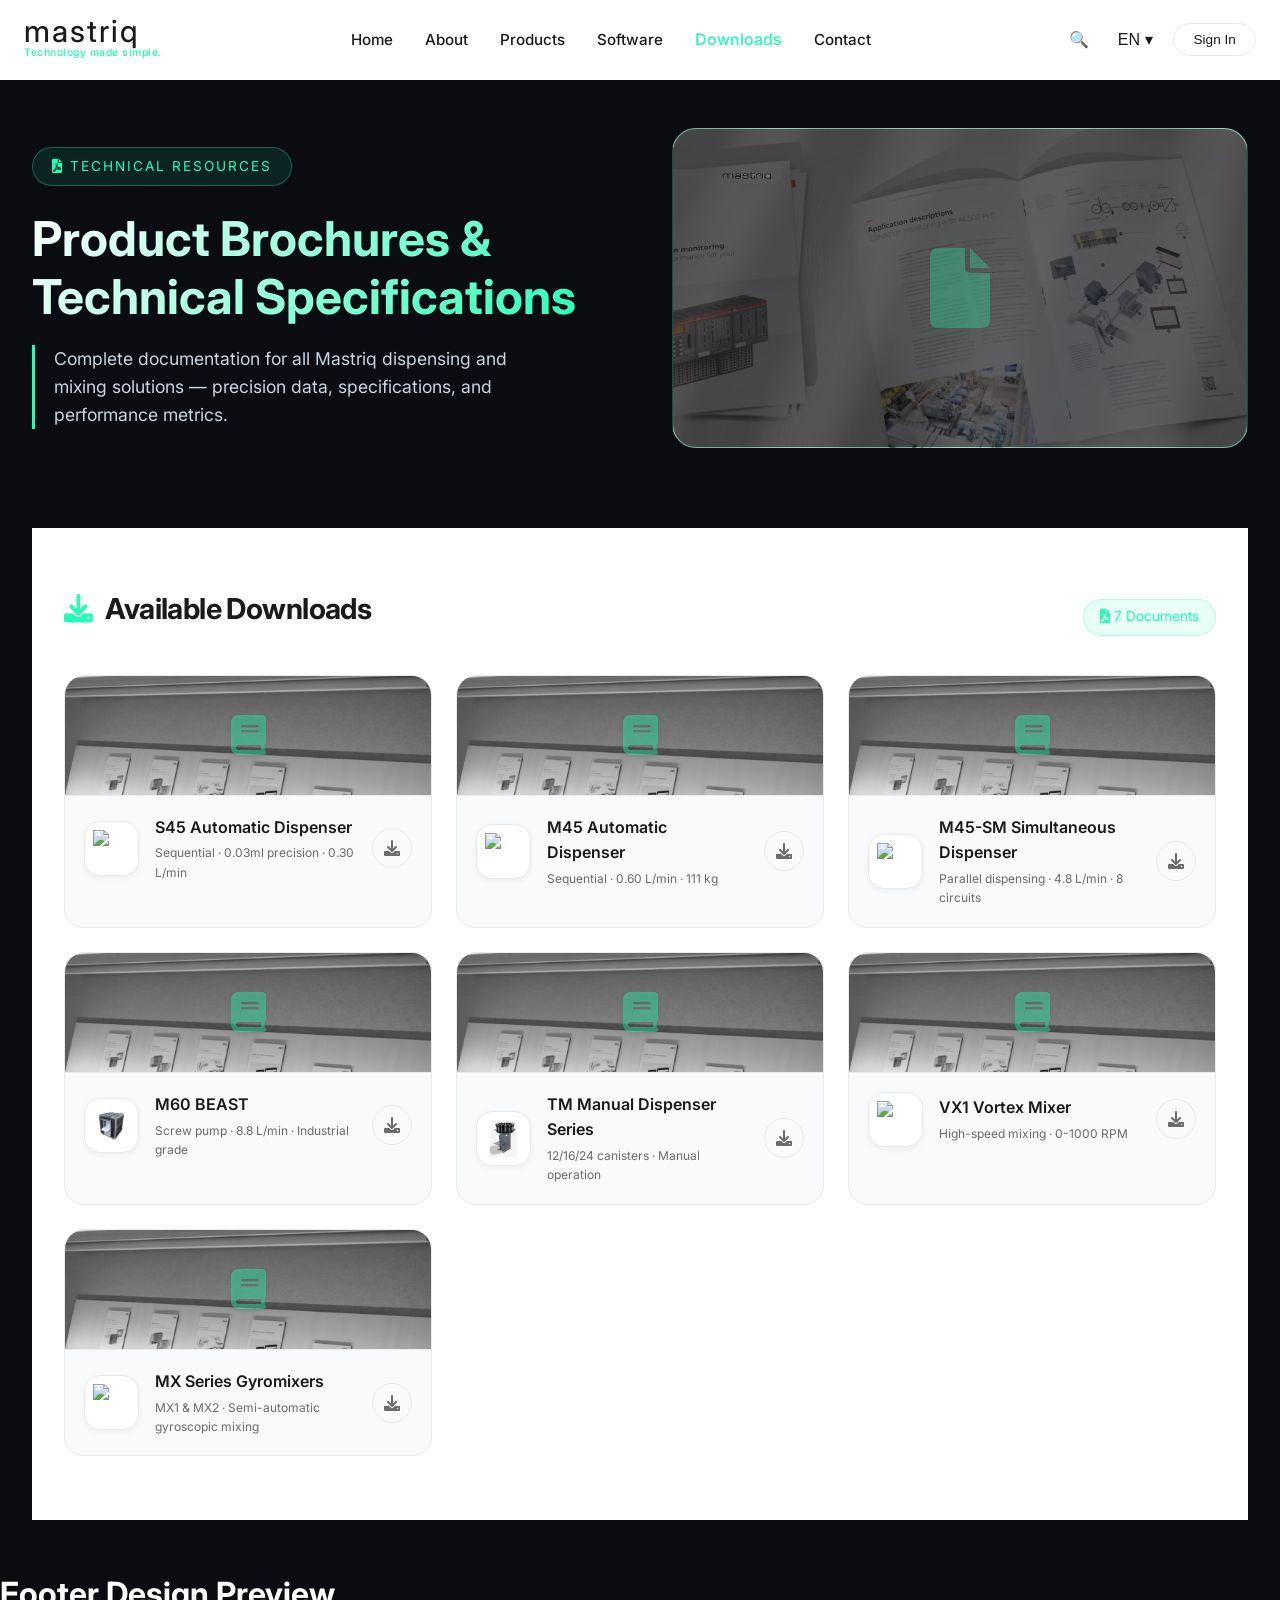
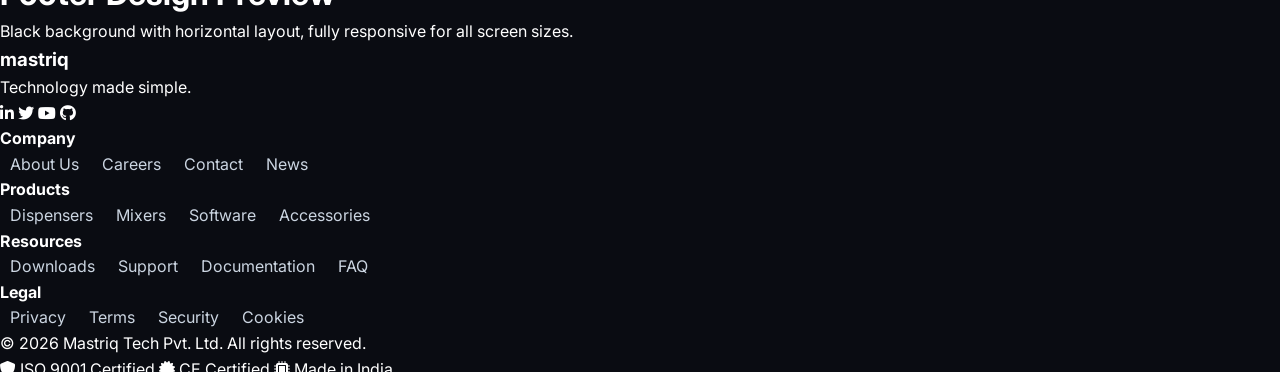
==== commit 86c5003c: "software section new 1" ====
--- a/download.html
+++ b/download.html
@@ -3,131 +3,154 @@
 <head>
   <meta charset="UTF-8">
   <meta name="viewport" content="width=device-width, initial-scale=1.0">
-  <title>Mastriq | Downloads - Brochures & Resources</title>
+  <title>Mastriq · Downloads | Brochures & Resources</title>
   
-  <!-- Font & Icons -->
+  <!-- SEO -->
+  <meta name="description" content="Download detailed brochures for Mastriq paint dispensers, mixers, and automation solutions." />
+  
+  <!-- Fonts & Icons -->
   <link href="https://fonts.googleapis.com/css2?family=Inter:wght@300;400;500;600;700;800&display=swap" rel="stylesheet">
   <link rel="stylesheet" href="https://cdnjs.cloudflare.com/ajax/libs/font-awesome/6.0.0-beta3/css/all.min.css">
   
-  <!-- Global CSS Files (matching s45.html) -->
+  <!-- Global CSS Files -->
   <link rel="stylesheet" href="css/style.css">
   <link rel="stylesheet" href="css/header.css">
   <link rel="stylesheet" href="css/hero.css">
   <link rel="stylesheet" href="css/products.css">
   
   <style>
-    /* Downloads Page Specific Styles - Matching S45 Design */
+    /* ===== DOWNLOADS PAGE - AQUA MARINE THEME ===== */
+    :root {
+      --accent: #20FFB5;
+      --accent-hover: #00E69C;
+      --accent-glow: rgba(32, 255, 181, 0.3);
+      --bg-deep: #0a0c12;
+      --bg-dark: #0f1117;
+      --bg-card: #1a1f2a;
+      --border-color: #2a2f3a;
+      --text-primary: #ffffff;
+      --text-secondary: #cbd5e1;
+      --text-muted: #8b92a8;
+      --transition-smooth: all 0.4s cubic-bezier(0.165, 0.84, 0.44, 1);
+    }
+
     * {
       margin: 0;
       padding: 0;
       box-sizing: border-box;
     }
-    
+
     body {
+      background: var(--bg-deep);
+      color: var(--text-primary);
       font-family: 'Inter', sans-serif;
-      background: #0a0c12;
-    }
-    
-    /* SECTION 1: DARK BACKGROUND - Hero */
-    .downloads-hero {
-      background: #0a0c12;
-      padding: 4rem 0 5rem 0;
-      border-bottom: 1px solid rgba(255,255,255,0.08);
-    }
-    
-    .hero-grid {
-      display: flex;
-      flex-wrap: wrap;
-      gap: 4rem;
-      align-items: center;
+      line-height: 1.6;
+      min-height: 100vh;
+    }
+
+    #header-container {
+      width: 100%;
+    }
+
+    main {
       max-width: 1280px;
       margin: 0 auto;
-      padding: 0 2rem;
-    }
-    
-    .hero-info {
-      flex: 1;
-      min-width: 280px;
-    }
-    
-    .hero-badge {
+      padding: 3rem 2rem;
+    }
+
+    /* ===== HERO SECTION ===== */
+    .hero-split {
+      display: grid;
+      grid-template-columns: 1fr 1fr;
+      gap: 4rem;
+      margin-bottom: 5rem;
+      align-items: center;
+    }
+
+    .hero-left .eyebrow {
       display: inline-block;
-      background: rgba(118, 185, 0, 0.15);
-      color: #76b900;
-      font-size: 0.75rem;
-      font-weight: 600;
+      font-size: 0.85rem;
       text-transform: uppercase;
-      letter-spacing: 1.5px;
-      padding: 0.3rem 0.9rem;
-      border-radius: 40px;
+      letter-spacing: 2px;
+      color: var(--accent);
+      background: rgba(32, 255, 181, 0.1);
+      padding: 0.5rem 1.2rem;
+      border-radius: 60px;
+      border: 1px solid rgba(32, 255, 181, 0.3);
+      margin-bottom: 1.5rem;
+    }
+
+    .hero-left h1 {
+      font-size: 3rem;
+      font-weight: 700;
+      line-height: 1.2;
       margin-bottom: 1.2rem;
-    }
-    
-    .hero-info h1 {
-      font-size: 3.2rem;
-      font-weight: 700;
-      color: white;
-      margin-bottom: 1rem;
-      letter-spacing: -0.02em;
-      line-height: 1.2;
-    }
-    
-    .gradient-text {
-      background: linear-gradient(135deg, #ffffff, #76b900);
+      background: linear-gradient(135deg, #ffffff, var(--accent));
       -webkit-background-clip: text;
       -webkit-text-fill-color: transparent;
       background-clip: text;
     }
-    
-    .hero-description {
-      color: #9ca3af;
-      line-height: 1.6;
-      margin-bottom: 2rem;
+
+    .hero-left p {
+      font-size: 1.1rem;
+      color: var(--text-secondary);
       max-width: 500px;
-      font-size: 1.05rem;
-    }
-    
+      border-left: 3px solid var(--accent);
+      padding-left: 1.2rem;
+    }
+
     .hero-right {
-      flex: 1;
-      min-width: 300px;
       border-radius: 24px;
       overflow: hidden;
-      background: linear-gradient(135deg, #1e2a3a, #0f1722);
       min-height: 320px;
       display: flex;
       align-items: center;
       justify-content: center;
-      border: 1px solid rgba(255,255,255,0.1);
-      transition: all 0.4s ease;
+      border: 1px solid rgba(32, 255, 181, 0.3);
+      transition: var(--transition-smooth);
       position: relative;
-    }
-    
+      background: url('images/downloads/brochureBackground.webp') center/cover no-repeat;
+    }
+
     .hero-right::before {
+      content: '';
+      position: absolute;
+      top: 0;
+      left: 0;
+      width: 100%;
+      height: 100%;
+      background: rgba(10, 12, 18, 0.6);
+      z-index: 1;
+    }
+
+    .hero-right::after {
       content: '\f15b';
       font-family: 'Font Awesome 6 Free';
       font-weight: 900;
       font-size: 5rem;
-      color: rgba(118, 185, 0, 0.2);
-    }
-    
+      color: rgba(32, 255, 181, 0.3);
+      position: relative;
+      z-index: 2;
+    }
+
     .hero-right:hover {
       transform: scale(1.02);
-      border-color: #76b900;
+      border-color: var(--accent);
       box-shadow: 0 20px 40px -12px rgba(0,0,0,0.4);
     }
-    
-    /* SECTION 2: WHITE BACKGROUND - Brochures */
+
+    /* ===== BROCHURES SECTION ===== */
     .brochures-section {
       background: #ffffff;
       padding: 4rem 0;
     }
-    
+
     .container-custom {
       max-width: 1280px;
       margin: 0 auto;
       padding: 0 2rem;
     }
-    
+
     .section-header {
       display: flex;
       align-items: center;
@@ -136,7 +159,7 @@
       flex-wrap: wrap;
       gap: 1rem;
     }
-    
+
     .section-title {
       font-size: 1.8rem;
       font-weight: 700;
@@ -145,67 +168,68 @@
       align-items: center;
       gap: 0.8rem;
     }
-    
+
     .section-title i {
-      color: #76b900;
-    }
-    
+      color: var(--accent);
+    }
+
     .brochure-count {
-      background: rgba(118, 185, 0, 0.1);
+      background: rgba(32, 255, 181, 0.1);
       padding: 0.4rem 1rem;
       border-radius: 40px;
-      border: 1px solid rgba(118, 185, 0, 0.3);
-      color: #76b900;
+      border: 1px solid rgba(32, 255, 181, 0.3);
+      color: var(--accent);
       font-size: 0.85rem;
     }
-    
+
     .brochure-grid {
       display: grid;
       grid-template-columns: repeat(auto-fill, minmax(320px, 1fr));
       gap: 1.5rem;
     }
-    
+
     /* Product Card */
     .product-card {
       background: #f9fafb;
       border: 1px solid #eaeaea;
       border-radius: 20px;
       overflow: hidden;
-      transition: all 0.3s ease;
+      transition: var(--transition-smooth);
       cursor: pointer;
     }
-    
+
     .product-card:hover {
       transform: translateY(-4px);
-      border-color: #76b900;
-      box-shadow: 0 15px 30px -12px rgba(0,0,0,0.1);
-    }
-    
+      border-color: var(--accent);
+      box-shadow: 0 15px 30px -12px rgba(32, 255, 181, 0.2);
+    }
+
     .card-brochure-bg {
       height: 120px;
-      background: linear-gradient(135deg, #e8edf2, #dce3ea);
+      background: url('images/downloads/brochures.webp') center/cover no-repeat;
       position: relative;
       display: flex;
       align-items: center;
       justify-content: center;
       border-bottom: 1px solid #eaeaea;
     }
-    
+
     .card-brochure-bg::before {
       content: '\f02d';
       font-family: 'Font Awesome 6 Free';
       font-weight: 900;
       font-size: 2.5rem;
-      color: rgba(118, 185, 0, 0.3);
-    }
-    
+      color: rgba(32, 255, 181, 0.4);
+      text-shadow: 0 2px 4px rgba(0,0,0,0.1);
+    }
+
     .card-detail {
       padding: 1.2rem;
       display: flex;
       align-items: center;
       gap: 1rem;
     }
-    
+
     .machine-thumb {
       width: 55px;
       height: 55px;
@@ -217,30 +241,31 @@
       border: 1px solid #eaeaea;
       overflow: hidden;
       flex-shrink: 0;
-    }
-    
+      box-shadow: 0 2px 6px rgba(0,0,0,0.05);
+    }
+
     .machine-thumb img {
       width: 70%;
       height: 70%;
       object-fit: contain;
     }
-    
+
     .product-info {
       flex: 1;
     }
-    
+
     .product-name {
       font-weight: 600;
       font-size: 1rem;
       color: #1a1a1a;
       margin-bottom: 0.2rem;
     }
-    
+
     .product-sub {
       font-size: 0.75rem;
       color: #6b6b6b;
     }
-    
+
     .download-icon-btn {
       background: transparent;
       border: 1px solid #eaeaea;
@@ -251,20 +276,20 @@
       align-items: center;
       justify-content: center;
       cursor: pointer;
-      transition: all 0.3s ease;
+      transition: var(--transition-smooth);
       color: #6b6b6b;
       font-size: 1rem;
       flex-shrink: 0;
     }
-    
+
     .download-icon-btn:hover {
-      background: #76b900;
-      border-color: #76b900;
-      color: #000000;
+      background: var(--accent);
+      border-color: var(--accent);
+      color: #0a0c12;
       transform: scale(1.1);
     }
-    
-    /* MODAL */
+
+    /* ===== MODAL ===== */
     .download-modal {
       display: none;
       position: fixed;
@@ -278,10 +303,10 @@
       justify-content: center;
       z-index: 1000;
     }
-    
+
     .modal-box {
-      background: #0a0c12;
-      border: 1px solid #76b900;
+      background: var(--bg-dark);
+      border: 1px solid var(--accent);
       border-radius: 32px;
       max-width: 420px;
       width: 90%;
@@ -289,7 +314,7 @@
       position: relative;
       animation: modalFadeIn 0.3s ease;
     }
-    
+
     @keyframes modalFadeIn {
       from {
         opacity: 0;
@@ -300,119 +325,195 @@
         transform: scale(1);
       }
     }
-    
+
     .modal-box h3 {
       font-size: 1.5rem;
       font-weight: 700;
       margin-bottom: 0.5rem;
-      color: #ffffff;
-    }
-    
+      color: var(--text-primary);
+    }
+
     .modal-box h3 i {
-      color: #76b900;
+      color: var(--accent);
       margin-right: 0.5rem;
     }
-    
+
     .modal-box p {
-      color: #9ca3af;
+      color: var(--text-secondary);
       margin-bottom: 1.5rem;
       font-size: 0.9rem;
     }
-    
+
     .modal-box input {
       width: 100%;
       background: rgba(255,255,255,0.05);
-      border: 1px solid #2a2f3a;
+      border: 1px solid var(--border-color);
       border-radius: 60px;
       padding: 0.8rem 1.2rem;
       margin-bottom: 1rem;
       font-size: 0.9rem;
-      color: #ffffff;
+      color: var(--text-primary);
       outline: none;
-      transition: all 0.3s ease;
-    }
-    
+      transition: var(--transition-smooth);
+    }
+
     .modal-box input:focus {
-      border-color: #76b900;
-      background: rgba(118, 185, 0, 0.05);
-    }
-    
+      border-color: var(--accent);
+      background: rgba(32, 255, 181, 0.05);
+    }
+
     .btn-primary-modal {
-      background: #76b900;
+      background: var(--accent);
       border: none;
-      color: #000000;
+      color: #0a0c12;
       width: 100%;
       padding: 0.8rem;
       border-radius: 60px;
       font-weight: 600;
       font-size: 0.9rem;
       cursor: pointer;
-      transition: all 0.3s ease;
+      transition: var(--transition-smooth);
       margin-top: 0.5rem;
     }
-    
+
     .btn-primary-modal:hover {
-      background: #5e9c00;
+      background: var(--accent-hover);
       transform: translateY(-2px);
     }
-    
+
     .modal-close {
       position: absolute;
       top: 1rem;
       right: 1.2rem;
       background: none;
       border: none;
-      color: #8b92a8;
+      color: var(--text-muted);
       font-size: 1.5rem;
       cursor: pointer;
       transition: color 0.2s;
     }
-    
+
     .modal-close:hover {
-      color: #76b900;
-    }
-    
-    @media (max-width: 768px) {
-      .hero-info h1 {
-        font-size: 2.2rem;
-      }
-      .hero-grid {
-        flex-direction: column;
-      }
+      color: var(--accent);
+    }
+
+    /* ===== FOOTER ===== */
+    .footer-modern {
+      background: var(--bg-dark);
+      border-top: 1px solid var(--border-color);
+      padding: 2rem 0;
+      margin-top: 2rem;
+    }
+
+    .footer-inner {
+      max-width: 1280px;
+      margin: 0 auto;
+      padding: 0 2rem;
+      display: flex;
+      flex-wrap: wrap;
+      align-items: center;
+      justify-content: space-between;
+      color: var(--text-muted);
+      font-size: 0.85rem;
+    }
+
+    .footer-links a {
+      color: var(--text-secondary);
+      text-decoration: none;
+      margin: 0 0.6rem;
+      transition: color 0.2s;
+    }
+
+    .footer-links a:hover {
+      color: var(--accent);
+    }
+
+    /* ===== RESPONSIVE ===== */
+    @media (max-width: 968px) {
+      .hero-split {
+        grid-template-columns: 1fr;
+        gap: 2rem;
+      }
+      
       .hero-right {
         min-height: 280px;
       }
+      
+      .hero-left h1 {
+        font-size: 2.5rem;
+      }
+    }
+
+    @media (max-width: 768px) {
+      main {
+        padding: 2rem 1rem;
+      }
+      
+      .hero-left h1 {
+        font-size: 2rem;
+      }
+      
       .section-header {
         flex-direction: column;
         align-items: flex-start;
       }
+      
       .brochure-grid {
         grid-template-columns: 1fr;
+      }
+      
+      .footer-inner {
+        flex-direction: column;
+        gap: 1rem;
+        text-align: center;
+      }
+      
+      .footer-links {
+        display: flex;
+        flex-wrap: wrap;
+        justify-content: center;
+        gap: 0.3rem;
+      }
+      
+      .footer-links a {
+        margin: 0 0.3rem;
+      }
+    }
+
+    @media (max-width: 480px) {
+      .hero-left h1 {
+        font-size: 1.8rem;
+      }
+      
+      .card-detail {
+        flex-wrap: wrap;
+        justify-content: center;
+        text-align: center;
+      }
+      
+      .product-info {
+        text-align: center;
       }
     }
   </style>
 </head>
 <body>
 
-<!-- Header Container - same as s45.html -->
+<!-- Header Container -->
 <div id="header-container"></div>
 
 <main>
-  <!-- SECTION 1: DARK BACKGROUND - Hero -->
-  <section class="downloads-hero">
-    <div class="hero-grid">
-      <div class="hero-info">
-        <span class="hero-badge"><i class="fas fa-file-pdf"></i> Technical Resources</span>
-        <h1>Product Brochures & <span class="gradient-text">Technical Specifications</span></h1>
-        <p class="hero-description">
-          Complete documentation for all Mastriq dispensing and mixing solutions — precision data, specifications, and performance metrics.
-        </p>
-      </div>
-      <div class="hero-right" title="Brochures Collection"></div>
+  <!-- HERO SECTION -->
+  <div class="hero-split">
+    <div class="hero-left">
+      <div class="eyebrow"><i class="fas fa-file-pdf"></i> Technical Resources</div>
+      <h1>Product Brochures & Technical Specifications</h1>
+      <p>Complete documentation for all Mastriq dispensing and mixing solutions — precision data, specifications, and performance metrics.</p>
     </div>
-  </section>
-
-  <!-- SECTION 2: WHITE BACKGROUND - Brochures -->
+    <div class="hero-right" title="Brochures Collection"></div>
+  </div>
+
+  <!-- BROCHURES SECTION -->
   <section class="brochures-section">
     <div class="container-custom">
       <div class="section-header">
@@ -426,7 +527,7 @@
           <div class="card-brochure-bg"></div>
           <div class="card-detail">
             <div class="machine-thumb">
-              <img src="images/Dispenser/S45.webp" alt="S45" onerror="this.style.display='none'">
+              <img src="images/products_section/S45.webp" alt="S45">
             </div>
             <div class="product-info">
               <div class="product-name">S45 Automatic Dispenser</div>
@@ -441,7 +542,7 @@
           <div class="card-brochure-bg"></div>
           <div class="card-detail">
             <div class="machine-thumb">
-              <img src="images/Dispenser/M45.webp" alt="M45" onerror="this.style.display='none'">
+              <img src="images/products_section/M45.webp" alt="M45">
             </div>
             <div class="product-info">
               <div class="product-name">M45 Automatic Dispenser</div>
@@ -456,7 +557,7 @@
           <div class="card-brochure-bg"></div>
           <div class="card-detail">
             <div class="machine-thumb">
-              <img src="images/Dispenser/M45-SM.webp" alt="M45-SM" onerror="this.style.display='none'">
+              <img src="images/products_section/M45-SM.webp" alt="M45-SM">
             </div>
             <div class="product-info">
               <div class="product-name">M45-SM Simultaneous Dispenser</div>
@@ -471,7 +572,7 @@
           <div class="card-brochure-bg"></div>
           <div class="card-detail">
             <div class="machine-thumb">
-              <img src="images/Dispenser/M60.webp" alt="M60 BEAST" onerror="this.style.display='none'">
+              <img src="images/products_section/M60.webp" alt="M60 BEAST">
             </div>
             <div class="product-info">
               <div class="product-name">M60 BEAST</div>
@@ -486,7 +587,7 @@
           <div class="card-brochure-bg"></div>
           <div class="card-detail">
             <div class="machine-thumb">
-              <img src="images/Dispenser/TM.webp" alt="TM Series" onerror="this.style.display='none'">
+              <img src="images/products_section/TM.webp" alt="TM Series">
             </div>
             <div class="product-info">
               <div class="product-name">TM Manual Dispenser Series</div>
@@ -501,7 +602,7 @@
           <div class="card-brochure-bg"></div>
           <div class="card-detail">
             <div class="machine-thumb">
-              <img src="images/Dispenser/VX1.webp" alt="VX1" onerror="this.style.display='none'">
+              <img src="images/products_section/VX1.webp" alt="VX1">
             </div>
             <div class="product-info">
               <div class="product-name">VX1 Vortex Mixer</div>
@@ -516,7 +617,7 @@
           <div class="card-brochure-bg"></div>
           <div class="card-detail">
             <div class="machine-thumb">
-              <img src="images/Dispenser/MX1.webp" alt="MX Series" onerror="this.style.display='none'">
+              <img src="images/products_section/MX1.webp" alt="MX Series">
             </div>
             <div class="product-info">
               <div class="product-name">MX Series Gyromixers</div>
@@ -530,10 +631,10 @@
   </section>
 </main>
 
-<!-- Footer Container - same as s45.html -->
+<!-- Footer Container -->
 <div id="footer-container"></div>
 
-<!-- Download Modal -->
+<!-- DOWNLOAD MODAL -->
 <div class="download-modal" id="downloadModal">
   <div class="modal-box">
     <button class="modal-close" id="closeModal">&times;</button>
@@ -639,7 +740,7 @@
   })();
 </script>
 
-<!-- Load header and footer using same method as s45.html -->
+<!-- Load header and footer -->
 <script>
   if (typeof initHeader === 'function') {
     initHeader();
@@ -648,7 +749,5 @@
 <script src="js/main.js"></script>
 <script src="js/header.js"></script>
 <script src="js/hero.js"></script>
-<!-- Floating Contact Button -->
-<script src="js/floating-contact.js"></script>
 </body>
 </html>
--- a/css/style.css
+++ b/css/style.css
@@ -1,24 +1,31 @@
-/* ===== GLOBAL STYLES - ABB INSPIRED ===== */
+/* ===== GLOBAL STYLES - AQUA MARINE THEME ===== */
 :root {
-  /* --primary: #76b900;
-  --primary-dark: #5e9c00; */
-    --primary: #20ffb5;
-  --primary-dark: #20ffb5;
-  /* --primary-light: rgba(118, 185, 0, 0.08); */
-    --primary-light:#20ffb5;
+  /* Aqua Marine Primary Color - #20FFB5 */
+  --primary: #20FFB5;
+  --primary-dark: #00E69C;
+  --primary-light: rgba(32, 255, 181, 0.15);
+  --primary-glow: rgba(32, 255, 181, 0.4);
+  
+  /* Dark Theme Variables */
+  --bg-deep: #0a0c12;
+  --bg-dark: #0f1117;
+  --bg-card: #1a1f2a;
+  --border-dark: #2a2f3a;
+  --text-white: #ffffff;
+  --text-light: #cbd5e1;
+  --text-muted: #8b92a8;
+  
+  /* Light Theme Variables */
+  --bg-white: #ffffff;
+  --bg-gray: #f9fafb;
+  --border-light: #eaeaea;
   --text-dark: #1a1a1a;
   --text-gray: #4a4a4a;
-  --text-light: #6b6b6b;
-  --text-muted: #888888;
-  --bg-white: #ffffff;
-  --bg-light: #fafafa;
-  --bg-gray: #f5f5f5;
-  --border-light: #eaeaea;
-  --shadow-sm: 0 1px 2px rgba(0,0,0,0.03), 0 1px 3px rgba(0,0,0,0.03);
-  --shadow-md: 0 4px 12px rgba(0,0,0,0.05);
-  --shadow-lg: 0 8px 24px rgba(0,0,0,0.08);
-  --shadow-hover: 0 12px 32px rgba(118, 185, 0, 0.12);
-  --transition: all 0.3s ease;
+  
+  --transition-smooth: all 0.3s cubic-bezier(0.4, 0, 0.2, 1);
+  --shadow-sm: 0 1px 2px rgba(0,0,0,0.05);
+  --shadow-md: 0 4px 12px rgba(0,0,0,0.08);
+  --shadow-lg: 0 8px 24px rgba(0,0,0,0.12);
 }
 
 * {
@@ -46,25 +53,32 @@
   color: inherit;
 }
 
-/* Buttons - ABB Style */
+img {
+  max-width: 100%;
+  height: auto;
+}
+
+/* Buttons */
 .btn-primary {
   display: inline-flex;
   align-items: center;
   gap: 0.5rem;
   background: var(--primary);
-  color: white;
+  color: #0a0c12;
   padding: 0.75rem 1.5rem;
   border-radius: 40px;
-  font-weight: 500;
+  font-weight: 600;
   font-size: 0.9rem;
-  transition: var(--transition);
+  transition: var(--transition-smooth);
   border: none;
   cursor: pointer;
 }
 
 .btn-primary:hover {
   background: var(--primary-dark);
-  transform: translateY(-1px);
+  transform: translateY(-2px);
+  gap: 0.7rem;
+  box-shadow: 0 5px 15px var(--primary-glow);
 }
 
 .btn-secondary {
@@ -77,7 +91,7 @@
   border-radius: 40px;
   font-weight: 500;
   font-size: 0.9rem;
-  transition: var(--transition);
+  transition: var(--transition-smooth);
   border: 1px solid var(--border-light);
 }
 
@@ -86,124 +100,73 @@
   color: var(--primary);
 }
 
-/* Section Headers - ABB Style *//* ===== SECTION HEADER STYLES - STAGGERED ANIMATION ===== */
+/* Section Headers */
 .section-header {
   text-align: center;
   margin-bottom: 2rem;
-  overflow: hidden;
 }
 
-/* Badge - animates first */
-/* Badge with neon glow border */
-/* Badge with ribbon style */
 .section-badge {
   display: inline-block;
   font-size: 0.8rem;
   font-weight: 600;
   text-transform: uppercase;
   letter-spacing: 2px;
-  color:black;
-  background: rgba(33, 33, 33, 0.15);
+  color: var(--primary);
+  background: var(--primary-light);
   padding: 0.4rem 1.2rem;
   border-radius: 60px;
   margin-bottom: 1rem;
-  backdrop-filter: blur(4px);
 }
 
-.section-badge::before {
-  content: '';
-  position: absolute;
-  top: 0;
-  left: 0;
-  width: 100%;
-  height: 100%;
-  background: linear-gradient(135deg, transparent, rgba(255,255,255,0.2));
-  clip-path: polygon(0% 0%, 100% 0%, 95% 50%, 100% 100%, 0% 100%, 5% 50%);
-}
-/* Section Title - SLIDE FROM LEFT with delay after badge */
 .section-title {
-  font-size: 2.8rem;
+  font-size: 2.5rem;
   font-weight: 700;
   margin-bottom: 1rem;
   letter-spacing: -0.02em;
   line-height: 1.2;
-  animation: slideFromLeft 0.6s cubic-bezier(0.2, 0.9, 0.4, 1.1) 0.15s forwards;
-  opacity: 0;
-  transform: translateX(-40px);
+  color: var(--text-dark);
 }
 
-/* Highlight with underline */
 .section-title .highlight {
   color: var(--primary);
-  position: relative;
-  display: inline-block;
 }
 
-.section-title .highlight::after {
-  content: '';
-  position: absolute;
-  bottom: 8px;
-  left: 0;
-  width: 100%;
-  height: 8px;
-  /* background: rgba(118, 185, 0, 0.2); */
-  border-radius: 4px;
-  z-index: -1;
-}
-
-/* Subtitle - fades in after title */
 .section-subtitle {
   font-size: 1rem;
-  color: var(--text-light);
+  color: var(--text-gray);
   max-width: 700px;
   margin: 0 auto;
   line-height: 1.5;
-  animation: fadeInUp 0.5s ease 0.35s forwards;
-  opacity: 0;
-  transform: translateY(10px);
-}
-
-/* Keyframes */
-@keyframes slideFromLeft {
-  0% {
-    opacity: 0;
-    transform: translateX(-40px);
-  }
-  100% {
-    opacity: 1;
-    transform: translateX(0);
-  }
-}
-
-@keyframes fadeInUp {
-  0% {
-    opacity: 0;
-    transform: translateY(15px);
-  }
-  100% {
-    opacity: 1;
-    transform: translateY(0);
-  }
 }
 
 /* Responsive */
 @media (max-width: 768px) {
+  .container {
+    padding: 0 1.5rem;
+  }
   .section-title {
-    font-size: 2rem;
-  }
-  .section-subtitle {
-    font-size: 0.9rem;
-    white-space: normal;
-    max-width: 90%;
-  }
-  .section-title .highlight::after {
-    bottom: 4px;
-    height: 6px;
+    font-size: 1.8rem;
   }
 }
 
 @media (max-width: 480px) {
+  .container {
+    padding: 0 1rem;
+  }
   .section-title {
-    font-size: 1.6rem;
+    font-size: 1.5rem;
   }
+  .btn-primary, .btn-secondary {
+    padding: 0.6rem 1.2rem;
+    font-size: 0.8rem;
+  }
+}
+/* ===== REMOVE BLUR FROM SPECIFIC ELEMENTS ===== */
+.carousel-nav.prev,
+.carousel-nav.next,
+.gallery-badge,
+.video-modal {
+  backdrop-filter: none !important;
+  -webkit-backdrop-filter: none !important;
 }
--- a/css/header.css
+++ b/css/header.css
@@ -1,139 +1,148 @@
-/* ===== HEADER STYLES - ABB INSPIRED ===== */
+s
+
+
+/* ===== HEADER STYLES - NO BLUR ===== */
 .main-header {
   position: sticky;
   top: 0;
-  z-index: 1000;
-  background: var(--bg-white);
-  border-bottom: 1px solid var(--border-light);
+  z-index: 10000;
+  background: #ffffff;
+  border-bottom: 1px solid #eaeaea;
+  width: 100%;
+  /* Remove any potential blur effects */
+  filter: none !important;
+  -webkit-filter: none !important;
+  backdrop-filter: none !important;
+  -webkit-backdrop-filter: none !important;
+  transform: none !important;
 }
 
 .nav-bar {
-  max-width: 1400px;
-  margin: 0 auto;
-  padding: 1rem 2rem;
+  width: 100%;
+  margin: 0;
+  padding: 0.8rem 1.5rem;
   display: flex;
   align-items: center;
   justify-content: space-between;
-  gap: 2rem;
-}
-
+  gap: 1rem;
+  background: #ffffff;
+  position: relative;
+  /* Remove any blur effects */
+  filter: none !important;
+  backdrop-filter: none !important;
+  -webkit-backdrop-filter: none !important;
+}
+
+/* Brand Section */
 .brand-wrap {
   display: flex;
   flex-direction: column;
-}
-
-.brand {
+  flex-shrink: 0;
+}
+
+/* .brand {
   font-size: 1.5rem;
-  font-weight: 600;
-  color: var(--text-dark);
+  font-weight: 800;
+  color: #1a1a1a;
   text-decoration: none;
   letter-spacing: -0.02em;
-}
-
-/* Animated Tagline - Slides from left and stops */
+  line-height: 1.2;
+} */
+
+/* Eurostile Extended Font for mastriq brand */
+/* Add to your CSS */
+/* Add to your CSS */
+/* .brand {
+  font-family: 'Oswald', 'Eurostile Extended', 'Impact', sans-serif;
+  font-weight: 400;
+  font-size: 1.5rem;
+  letter-spacing: 1px;
+  text-transform: lowercase;
+  color: #1a1a1a;
+} */
+/* Eurostile Extended Font for mastriq brand - EXTRA BOLD */
+.brand {
+  font-family: 'Eurostile Extended', 'Eurostile', 'Eurostile LT Std', 'Orbitron', 'Inter', sans-serif;
+  font-size: 1.9rem;        /* ← Slightly larger size */
+  font-weight: 460;          /* ← Max boldness */
+  color: #1a1a1a;
+  text-decoration: none;
+  letter-spacing: 2px;       /* ← More spacing between letters */
+  line-height: 0.9;
+  text-transform: lowercase;  /* ← ALL CAPS for bolder appearance */
+}
 .brand-tagline {
-  font-size: 0.7rem;
-  color: var(--text-muted);
-  letter-spacing: 0.3px;
-  overflow: hidden;
+  font-size: 0.65rem;
+  color: #20FFB5;
+  letter-spacing: 0.5px;
   white-space: nowrap;
-  display: inline-block;
-  animation: slideFromLeft 0.6s cubic-bezier(0.2, 0.9, 0.4, 1.1) forwards;
-}
-
-@keyframes slideFromLeft {
-  0% {
-    opacity: 0;
-    transform: translateX(-20px);
-  }
-  100% {
-    opacity: 1;
-    transform: translateX(0);
-  }
-}
-
+  font-weight: 500;
+}
+
+/* Navigation - Desktop */
 .nav {
   display: flex;
   align-items: center;
   gap: 2rem;
-  flex: 1;
-  justify-content: flex-end;
-}
-
-.nav > a {
-  color: var(--text-dark);
+  margin: 0;
+  padding: 0;
+}
+
+.nav > a,
+.nav-item > a {
+  color: #1a1a1a;
   text-decoration: none;
   font-weight: 500;
-  font-size: 0.9rem;
-  transition: var(--transition);
+  font-size: 0.95rem;
+  transition: all 0.3s ease;
   position: relative;
+  white-space: nowrap;
+  padding: 0.5rem 0;
+  cursor: pointer;
 }
 
 .nav > a:hover,
-.nav > a.active {
-  color: var(--primary);
-}
-
-.nav > a::after {
+.nav-item > a:hover {
+  color: #20FFB5;
+}
+
+/* Active Menu Underline */
+.nav > a.active,
+.nav-item > a.active {
+  color: #20FFB5;
+}
+
+.nav > a.active::after,
+.nav-item > a.active::after {
   content: '';
   position: absolute;
-  bottom: -4px;
+  bottom: -2px;
   left: 0;
-  width: 0;
+  width: 100%;
   height: 2px;
-  background: var(--primary);
-  transition: width 0.3s ease;
-}
-
-.nav > a:hover::after,
-.nav > a.active::after {
-  width: 100%;
-}
-
-/* Mega Menu */
+  background: #20FFB5;
+  border-radius: 2px;
+}
+
+/* Mega Menu Container - Desktop */
 .nav-item {
   position: static;
 }
 
-.nav-item > a {
-  color: var(--text-dark);
-  text-decoration: none;
-  font-weight: 500;
-  font-size: 0.9rem;
-  transition: var(--transition);
-  cursor: pointer;
-  position: relative;
-}
-
-.nav-item > a::after {
-  content: '';
-  position: absolute;
-  bottom: -4px;
-  left: 0;
-  width: 0;
-  height: 2px;
-  background: var(--primary);
-  transition: width 0.3s ease;
-}
-
-.nav-item > a:hover::after {
-  width: 100%;
-}
-
 .mega-menu {
   position: absolute;
-  top: calc(100% + 10px);
+  top: calc(100% + 5px);
   left: 0;
   right: 0;
   width: 100%;
-  background: var(--bg-white);
-  box-shadow: var(--shadow-lg);
+  background: #ffffff;
+  box-shadow: 0 20px 40px rgba(0, 0, 0, 0.12);
   opacity: 0;
   visibility: hidden;
   transition: all 0.3s ease;
   z-index: 999;
-  border-top: 1px solid var(--border-light);
-  border-bottom: 1px solid var(--border-light);
+  border-top: 1px solid #eaeaea;
+  border-bottom: 1px solid #eaeaea;
 }
 
 .nav-item:hover .mega-menu {
@@ -143,18 +152,18 @@
 }
 
 .mega-container {
-  max-width: 1280px;
+  max-width: 1400px;
   margin: 0 auto;
-  padding: 2.5rem;
-  display: flex;
-  gap: 3rem;
+  padding: 2rem;
+  display: flex;
+  gap: 2rem;
 }
 
 .mega-categories {
   width: 240px;
   flex-shrink: 0;
-  border-right: 1px solid var(--border-light);
-  padding-right: 2rem;
+  border-right: 1px solid #eaeaea;
+  padding-right: 1.5rem;
 }
 
 .category-item {
@@ -163,27 +172,27 @@
   gap: 0.8rem;
   padding: 0.8rem 1rem;
   margin-bottom: 0.5rem;
-  border-radius: 8px;
+  border-radius: 12px;
   cursor: pointer;
   transition: all 0.2s;
-  color: var(--text-gray);
+  color: #4a4a4a;
   font-weight: 500;
   font-size: 0.9rem;
 }
 
 .category-item i {
   font-size: 1rem;
-  color: var(--text-light);
+  width: 24px;
 }
 
 .category-item:hover {
-  background: var(--bg-light);
-  color: var(--primary);
+  background: #f9fafb;
+  color: #20FFB5;
 }
 
 .category-item.active {
-  background: var(--primary-light);
-  color: var(--primary);
+  background: rgba(32, 255, 181, 0.15);
+  color: #20FFB5;
 }
 
 .mega-products {
@@ -192,64 +201,42 @@
 
 .product-section {
   display: none;
-  animation: fadeIn 0.3s ease;
 }
 
 .product-section.active {
   display: block;
 }
 
-@keyframes fadeIn {
-  from { opacity: 0; transform: translateY(10px); }
-  to { opacity: 1; transform: translateY(0); }
-}
-
 .product-scroll {
   display: flex;
   gap: 1rem;
   overflow-x: auto;
-  padding-bottom: 0.5rem;
-  scrollbar-width: thin;
-}
-
-.product-scroll::-webkit-scrollbar {
-  height: 3px;
-}
-
-.product-scroll::-webkit-scrollbar-track {
-  background: var(--border-light);
-  border-radius: 10px;
-}
-
-.product-scroll::-webkit-scrollbar-thumb {
-  background: var(--primary);
-  border-radius: 10px;
+  padding-bottom: 0.8rem;
 }
 
 .mega-product-item {
-  flex: 0 0 200px;
-  min-width: 200px;
+  flex: 0 0 180px;
+  min-width: 180px;
   display: flex;
   flex-direction: column;
   align-items: center;
   text-align: center;
-  padding: 1.2rem;
-  background: var(--bg-white);
-  border-radius: 12px;
+  padding: 1rem;
+  background: #ffffff;
+  border-radius: 16px;
   text-decoration: none;
-  transition: all 0.2s;
-  border: 1px solid var(--border-light);
+  transition: all 0.3s ease;
+  border: 1px solid #eaeaea;
 }
 
 .mega-product-item:hover {
-  transform: translateY(-3px);
-  border-color: var(--primary);
-  box-shadow: var(--shadow-md);
+  transform: translateY(-5px);
+  border-color: #20FFB5;
 }
 
 .mega-product-item img {
-  width: 100px;
-  height: 100px;
+  width: 80px;
+  height: 80px;
   object-fit: contain;
   margin-bottom: 0.8rem;
 }
@@ -257,31 +244,32 @@
 .mega-product-info strong {
   font-weight: 600;
   font-size: 0.85rem;
-  color: var(--text-dark);
+  color: #1a1a1a;
   display: block;
   margin-bottom: 0.2rem;
 }
 
 .mega-product-info span {
   font-size: 0.7rem;
-  color: var(--text-light);
+  color: #6b6b6b;
 }
 
 .badge-new {
   display: inline-block;
   margin-left: 4px;
   font-size: 0.55rem;
-  padding: 1px 5px;
+  padding: 2px 6px;
   border-radius: 12px;
-  background: var(--primary);
-  color: white;
+  background: #20FFB5;
+  color: #0a0c12;
+  font-weight: 600;
 }
 
 /* Header Extras */
 .header-extras {
   display: flex;
   align-items: center;
-  gap: 1rem;
+  gap: 0.8rem;
   flex-shrink: 0;
 }
 
@@ -291,108 +279,424 @@
   border: none;
   font-size: 1rem;
   cursor: pointer;
-  color: var(--text-dark);
+  color: #1a1a1a;
   padding: 0.5rem;
-  transition: color 0.2s;
-}
-
-.search-toggle:hover,
-.lang-toggle:hover {
-  color: var(--primary);
 }
 
 .sign-in-btn {
   background: transparent;
-  border: 1px solid var(--border-light);
-  color: var(--text-dark);
-  padding: 0.4rem 1rem;
+  border: 1px solid #eaeaea;
+  color: #1a1a1a;
+  padding: 0.5rem 1.2rem;
   border-radius: 40px;
   font-weight: 500;
-  font-size: 0.8rem;
+  font-size: 0.85rem;
   cursor: pointer;
-  transition: all 0.2s;
-}
-
-.sign-in-btn:hover {
-  border-color: var(--primary);
-  color: var(--primary);
-}
-
+}
+
+/* Menu Toggle Button - Desktop hidden */
 .menu-toggle {
   display: none;
-  background: none;
-  border: none;
-  font-size: 1.2rem;
-  cursor: pointer;
-  color: var(--text-dark);
-  padding: 0.5rem;
-}
-
-@media (max-width: 1024px) {
-  .mega-container {
-    padding: 1.5rem;
-  }
-}
-
-@media (max-width: 900px) {
+}
+
+/* ===== MOBILE RESPONSIVE STYLES - NO BLUR ===== */
+@media (max-width: 768px) {
+  /* Menu Toggle - Clean, sharp, NO BLUR */
   .menu-toggle {
-    display: block;
-  }
+    display: flex !important;
+    background: #20FFB5 !important;
+    border: 2px solid #000000 !important;
+    font-size: 1.6rem !important;
+    cursor: pointer !important;
+    color: #000000 !important;
+    padding: 0.5rem !important;
+    width: 44px !important;
+    height: 44px !important;
+    border-radius: 8px !important;
+    align-items: center !important;
+    justify-content: center !important;
+    font-weight: bold !important;
+    position: relative !important;
+    z-index: 100001 !important;
+    margin-right: 0.5rem !important;
+    flex-shrink: 0 !important;
+    box-shadow: 0 2px 8px rgba(0,0,0,0.2) !important;
+    /* CRITICAL: Remove all blur and filter effects */
+    filter: none !important;
+    -webkit-filter: none !important;
+    backdrop-filter: none !important;
+    -webkit-backdrop-filter: none !important;
+    transform: none !important;
+    -webkit-transform: none !important;
+    opacity: 1 !important;
+    visibility: visible !important;
+    text-shadow: none !important;
+  }
+  
+  /* Ensure no blur on any parent element */
+  .main-header,
+  .nav-bar,
+  .brand-wrap,
+  .header-extras {
+    filter: none !important;
+    backdrop-filter: none !important;
+    -webkit-backdrop-filter: none !important;
+  }
+  
+  .nav-bar {
+    padding: 0.6rem 1rem;
+  }
+  
+  .brand-tagline {
+    font-size: 0.5rem;
+  }
+  
+  .brand {
+    font-size: 1.2rem;
+  }
+  
+  .header-extras {
+    gap: 0.3rem;
+  }
+  
+  .sign-in-btn {
+    padding: 0.3rem 0.6rem;
+    font-size: 0.65rem;
+  }
+  
+  .search-toggle,
+  .lang-toggle {
+    padding: 0.3rem;
+    font-size: 0.85rem;
+  }
+  
+  /* Mobile Menu */
   .nav {
-    position: fixed;
-    top: 0;
-    left: -100%;
-    width: 280px;
-    height: 100vh;
-    background: var(--bg-white);
-    flex-direction: column;
-    align-items: flex-start;
-    padding: 4rem 1.5rem;
-    box-shadow: var(--shadow-lg);
-    transition: left 0.3s;
-    z-index: 1001;
-    gap: 1rem;
-  }
+    position: fixed !important;
+    top: 65px !important;
+    left: -100% !important;
+    width: 85% !important;
+    max-width: 320px !important;
+    height: calc(100vh - 65px) !important;
+    background: #ffffff !important;
+    flex-direction: column !important;
+    align-items: stretch !important;
+    justify-content: flex-start !important;
+    padding: 1rem 1.2rem 2rem !important;
+    transition: left 0.3s ease !important;
+    z-index: 100000 !important;
+    gap: 0 !important;
+    overflow-y: auto !important;
+    margin: 0 !important;
+    box-shadow: 2px 0 20px rgba(0, 0, 0, 0.15) !important;
+    display: flex !important;
+    /* No blur on menu */
+    filter: none !important;
+    backdrop-filter: none !important;
+  }
+  
   .nav.open {
-    left: 0;
-  }
+    left: 0 !important;
+  }
+  
   .nav > a,
   .nav-item {
     width: 100%;
-  }
+    display: block;
+    border-bottom: 1px solid #eaeaea;
+  }
+  
   .nav > a {
     font-size: 1rem;
-  }
+    padding: 0.9rem 0;
+    text-align: left;
+    text-decoration: none;
+    color: #1a1a1a;
+    display: block;
+    cursor: pointer !important;
+  }
+  
   .nav-item > a {
     font-size: 1rem;
+    padding: 0.9rem 0;
+    display: flex;
+    justify-content: space-between;
+    align-items: center;
+    width: 100%;
+    cursor: pointer;
+    text-decoration: none;
+    color: #1a1a1a;
+  }
+  
+  .nav-item > a::after {
+    content: '\f078';
+    font-family: 'Font Awesome 6 Free';
+    font-weight: 900;
+    font-size: 0.8rem;
+    transition: transform 0.3s;
+  }
+  
+  .nav-item.active > a::after {
+    transform: rotate(180deg);
+  }
+  
+  /* Mobile Mega Menu */
+  .mega-menu {
+    position: static !important;
+    width: 100% !important;
+    box-shadow: none !important;
+    display: none !important;
+    margin: 0 !important;
+    padding: 0 !important;
+    background: #f9fafb !important;
+    border-radius: 12px !important;
+    border: none !important;
+    opacity: 1 !important;
+    visibility: visible !important;
+    filter: none !important;
+  }
+  
+  .nav-item.active .mega-menu {
+    display: block !important;
+  }
+  
+  .mega-container {
+    flex-direction: column !important;
+    padding: 0.8rem !important;
+    gap: 0.8rem !important;
+  }
+  
+  .mega-categories {
+    width: 100% !important;
+    border-right: none !important;
+    border-bottom: 1px solid #eaeaea !important;
+    padding: 0 0 0.6rem 0 !important;
+    display: flex !important;
+    gap: 0.6rem !important;
+    flex-wrap: wrap !important;
+  }
+  
+  .category-item {
+    flex: 1 !important;
+    justify-content: center !important;
+    padding: 0.5rem !important;
+    font-size: 0.8rem !important;
+  }
+  
+  .product-scroll {
+    flex-direction: column !important;
+    overflow-x: visible !important;
+    gap: 0.6rem !important;
+    max-height: 300px !important;
+    overflow-y: auto !important;
+  }
+  
+  .mega-product-item {
+    flex: none !important;
+    flex-direction: row !important;
+    min-width: auto !important;
+    text-align: left !important;
+    gap: 0.8rem !important;
+    padding: 0.6rem !important;
+    align-items: center !important;
+    text-decoration: none !important;
+  }
+  
+  .mega-product-item img {
+    width: 40px !important;
+    height: 40px !important;
+    margin-bottom: 0 !important;
+  }
+  
+  .mega-product-info strong {
+    font-size: 0.8rem !important;
+  }
+  
+  .mega-product-info span {
+    font-size: 0.65rem !important;
+  }
+  
+  /* Mobile Menu Overlay - No Blur */
+  .menu-overlay {
+    position: fixed;
+    top: 65px;
+    left: 0;
+    width: 100%;
+    height: calc(100vh - 65px);
+    background: rgba(0, 0, 0, 0.5);
+    z-index: 99999;
+    display: none;
+    filter: none !important;
+    backdrop-filter: none !important;
+  }
+  
+  .menu-overlay.active {
     display: block;
   }
-  .mega-menu {
-    position: static;
+}
+
+/* Small Mobile */
+@media (max-width: 480px) {
+  .nav-bar {
+    padding: 0.5rem 0.8rem;
+  }
+  
+  .brand {
+    font-size: 1rem;
+  }
+  
+  .brand-tagline {
+    display: none;
+  }
+  
+  .menu-toggle {
+    width: 38px !important;
+    height: 38px !important;
+    font-size: 1.3rem !important;
+  }
+  
+  .nav {
+    top: 55px !important;
+    height: calc(100vh - 55px) !important;
+  }
+  
+  .menu-overlay {
+    top: 55px;
+    height: calc(100vh - 55px);
+  }
+}
+
+/* Ensure nav links are clickable */
+.nav > a {
+  pointer-events: auto !important;
+  cursor: pointer !important;
+  display: block !important;
+  z-index: 100002 !important;
+  position: relative !important;
+}
+
+/* Make sure links are not hidden behind overlay */
+.nav.open {
+  z-index: 100000 !important;
+}
+
+.nav.open > a,
+.nav.open .nav-item > a {
+  pointer-events: auto !important;
+  cursor: pointer !important;
+}
+
+/* Force no blur on body and html */
+html, body {
+  filter: none !important;
+  backdrop-filter: none !important;
+  -webkit-filter: none !important;
+  -webkit-backdrop-filter: none !important;
+}
+
+/* Add this to your existing header.css after the existing category-item styles */
+
+/* Enhanced Category Item Styles - Better Visibility */
+.category-item {
+  display: flex;
+  align-items: center;
+  gap: 0.8rem;
+  padding: 0.8rem 1rem;
+  margin-bottom: 0.5rem;
+  border-radius: 12px;
+  cursor: pointer;
+  transition: all 0.3s ease;
+  color: #4a4a4a;
+  font-weight: 500;
+  font-size: 0.9rem;
+  position: relative;
+  overflow: hidden;
+}
+
+.category-item i {
+  font-size: 1rem;
+  width: 24px;
+  transition: transform 0.3s ease;
+}
+
+.category-item:hover {
+  background: #20FFB5 !important;
+  color: #000000 !important;
+  transform: translateX(5px);
+}
+
+.category-item:hover i {
+  transform: scale(1.1);
+}
+
+.category-item.active {
+  background: #20FFB5 !important;
+  color: #000000 !important;
+  box-shadow: 0 4px 12px rgba(32, 255, 181, 0.3);
+}
+
+.category-item.active::before {
+  content: '';
+  position: absolute;
+  left: 0;
+  top: 0;
+  width: 4px;
+  height: 100%;
+  background: #000000;
+  border-radius: 2px;
+}
+
+.category-item.active i {
+  color: #000000 !important;
+}
+
+/* Active menu item underline - For page navigation */
+.nav > a.active,
+.nav-item > a.active {
+  color: #20FFB5 !important;
+  position: relative;
+}
+
+.nav > a.active::after,
+.nav-item > a.active::after {
+  content: '';
+  position: absolute;
+  bottom: -2px;
+  left: 0;
+  width: 100%;
+  height: 2px;
+  background: #20FFB5;
+  border-radius: 2px;
+  animation: slideUnderline 0.3s ease;
+}
+
+@keyframes slideUnderline {
+  from {
+    width: 0;
+    opacity: 0;
+  }
+  to {
     width: 100%;
-    box-shadow: none;
-    display: none;
-    margin-top: 0.5rem;
-    background: var(--bg-light);
-    border-radius: 8px;
-  }
-  .nav-item.active .mega-menu {
-    display: block;
-  }
-  .mega-container {
-    flex-direction: column;
-    padding: 1rem;
-  }
-  .mega-categories {
-    width: 100%;
-    border-right: none;
-    border-bottom: 1px solid var(--border-light);
-    padding-bottom: 0.5rem;
-    display: flex;
-    gap: 0.5rem;
-  }
-  .category-item {
-    flex: 1;
-    justify-content: center;
-  }
+    opacity: 1;
+  }
+}
+
+/* Special styling for Products link when active (for s45.html, m45.html etc) */
+.nav-item > a.active {
+  color: #20FFB5 !important;
+}
+
+.nav-item > a.active::after {
+  width: 100%;
+}
+
+/* Highlight effect for product items when on that page */
+.mega-product-item.active-product {
+  border-color: #20FFB5;
+  background: rgba(32, 255, 181, 0.1);
+  transform: translateY(-2px);
+}
+
+.mega-product-item.active-product strong {
+  color: #20FFB5;
 }
--- a/css/products.css
+++ b/css/products.css
@@ -1,22 +1,45 @@
-/* ===== PRODUCTS SECTION - CENTERED IMAGE LAYOUT ===== */
+/* ===== PRODUCTS SECTION - UPDATED CSS ===== */
 :root {
-  --aqua-blue: #635bff;
-  --aqua-blue-light: rgba(99, 91, 255, 0.1);
-  --aqua-blue-hover: #4a42cc;
+  --aqua-marine: #20FFB5;
+  --aqua-marine-dark: #00E69C;
+  --aqua-marine-light: rgba(32, 255, 181, 0.1);
+  --aqua-marine-glow: rgba(32, 255, 181, 0.4);
+  --gold: #FFD700;
+  --gold-dark: #B8860B;
+  --gold-light: rgba(255, 215, 0, 0.15);
 }
 
 .products-section {
-  padding: 1rem 0;
-  background: var(--bg-white);
+  padding: 4rem 0;
+  /* background: linear-gradient(135deg, #ffffff, #fafafa); */
+  background: linear-gradient(135deg, #ffffff, #f8f8f8);
   scroll-margin-top: 70px;
+  position: relative;
   overflow: hidden;
 }
 
-/* Product Showcase Container */
+/* Our Products Badge - btn-primary style */
+.section-badge {
+  background: var(--aqua-marine);
+  color: #0a0c12;
+  padding: 0.5rem 1.2rem;
+  border-radius: 40px;
+  font-weight: 700;
+  box-shadow: 0 2px 8px rgba(32, 255, 181, 0.3);
+}
+
+.section-badge:hover {
+  background: var(--aqua-marine-dark);
+  transform: translateY(-1px);
+  transition: all 0.3s ease;
+}
+
+/* 3D Book Style Container */
 .product-showcase {
-  max-width: 1300px;
-  margin: 1rem auto;
-  position: relative;
+  max-width: 1400px;
+  margin: 2rem auto;
+  position: relative;
+  perspective: 2000px;
 }
 
 .product-showcase-container {
@@ -29,69 +52,57 @@
 
 /* Navigation Buttons */
 .showcase-nav {
-  width: 50px;
-  height: 50px;
+  width: 56px;
+  height: 56px;
   border-radius: 50%;
   background: var(--bg-white);
-  border: 1px solid var(--border-light);
+  border: 2px solid var(--aqua-marine);
   cursor: pointer;
-  transition: all 0.3s ease;
-  display: flex;
-  align-items: center;
-  justify-content: center;
-  font-size: 1.2rem;
-  color: var(--text-dark);
+  transition: all 0.4s cubic-bezier(0.68, -0.55, 0.265, 1.55);
+  display: flex;
+  align-items: center;
+  justify-content: center;
+  font-size: 1.3rem;
+  color: var(--aqua-marine);
   flex-shrink: 0;
   z-index: 10;
+  box-shadow: 0 4px 15px rgba(0, 0, 0, 0.1);
 }
 
 .showcase-nav:hover {
-  background: var(--primary);
-  border-color: var(--primary);
-  color: white;
-  transform: scale(1.05);
-}
-
-.showcase-nav:disabled {
-  opacity: 0.3;
-  cursor: not-allowed;
-  pointer-events: none;
-}
-
-/* Main Content Area - 3 Column Layout */
+  background: var(--aqua-marine);
+  color: #0a0c12;
+  transform: scale(1.15) rotate(5deg);
+  box-shadow: 0 8px 25px var(--aqua-marine-glow);
+}
+
+/* 3D Card Effect */
 .product-showcase-content {
   display: grid;
   grid-template-columns: 1fr 1.2fr 1fr;
   gap: 2rem;
   align-items: center;
-  background: linear-gradient(135deg, #fafafa, #ffffff);
-  border-radius: 40px;
+  background: linear-gradient(145deg, #ffffff, #f8f9fa);
+  border-radius: 32px;
   padding: 2.5rem;
-  box-shadow: var(--shadow-md);
-  position: relative;
-  overflow: hidden;
-}
-
-.product-showcase-content::before {
-  content: '';
-  position: absolute;
-  top: 0;
-  left: 0;
-  right: 0;
-  height: 4px;
-  background: linear-gradient(90deg, var(--primary), var(--aqua-blue), var(--primary));
-  opacity: 0;
-  transition: opacity 0.5s ease;
-}
-
-.product-showcase-content:hover::before {
-  opacity: 1;
+  position: relative;
+  transition: all 0.4s cubic-bezier(0.4, 0, 0.2, 1);
+  border: 2px solid rgba(32, 255, 181, 0.2);
+  transform-style: preserve-3d;
+  box-shadow: 0 25px 50px -12px rgba(0, 0, 0, 0.15);
+}
+
+.product-showcase-content:hover {
+  transform: translateY(-5px);
+  border-color: var(--aqua-marine);
+  box-shadow: 0 30px 50px -15px rgba(32, 255, 181, 0.2);
 }
 
 /* Left Side - Product Info */
 .product-info-side {
   padding: 1rem;
-  animation: fadeInLeft 0.6s ease;
+  position: relative;
+  z-index: 2;
 }
 
 .product-badge-container {
@@ -100,85 +111,103 @@
 
 .product-badge-new {
   display: inline-block;
-  background: var(--primary);
-  color: white;
-  padding: 0.3rem 1rem;
-  border-radius: 60px;
+  background: var(--aqua-marine);
+  color: #0a0c12;
+  padding: 0.4rem 1.2rem;
+  border-radius: 40px;
   font-size: 0.7rem;
-  font-weight: 600;
+  font-weight: 700;
   text-transform: uppercase;
-  letter-spacing: 1px;
-  animation: pulse 2s infinite;
+  letter-spacing: 1.5px;
+  animation: badgePulse 2s infinite;
+  box-shadow: 0 2px 8px var(--aqua-marine-glow);
 }
 
 .product-showcase-title {
-  font-size: 2rem;
-  font-weight: 700;
+  font-size: 2.2rem;
+  font-weight: 800;
   margin-bottom: 0.8rem;
   color: var(--text-dark);
   line-height: 1.2;
 }
 
 .product-showcase-desc {
-  color: var(--text-light);
+  color: #666;
   font-size: 0.95rem;
-  margin-bottom: 1.5rem;
+  margin-bottom: 1.8rem;
   line-height: 1.5;
 }
 
-/* Specs Grid */
-.product-showcase-specs {
-  display: grid;
-  grid-template-columns: repeat(2, 1fr);
+/* Key Features */
+.key-features-section {
+  margin: 1.5rem 0;
+}
+
+.key-features-title {
+  font-size: 0.85rem;
+  font-weight: 700;
+  text-transform: uppercase;
+  letter-spacing: 1px;
+  color: #333;
+  margin-bottom: 1rem;
+  display: flex;
+  align-items: center;
+  gap: 0.5rem;
+}
+
+.key-features-list {
+  list-style: none;
+  padding: 0;
+  display: flex;
+  flex-direction: column;
+  gap: 0.6rem;
+}
+
+.key-features-list li {
+  display: flex;
+  align-items: center;
   gap: 0.8rem;
-  margin-bottom: 1.5rem;
-}
-
-.spec-item {
-  background: var(--bg-light);
-  padding: 0.5rem 0.8rem;
-  border-radius: 12px;
-  text-align: center;
-  transition: all 0.3s ease;
-  cursor: default;
-}
-
-.spec-item:hover {
-  transform: translateY(-2px);
-  background: var(--primary-light);
-  box-shadow: 0 4px 12px rgba(118, 185, 0, 0.15);
-}
-
-.spec-label {
-  font-size: 0.7rem;
-  color: var(--text-light);
-  display: block;
-  margin-bottom: 0.2rem;
-  text-transform: uppercase;
-  letter-spacing: 0.5px;
-}
-
-.spec-value {
-  font-size: 1rem;
-  font-weight: 700;
-  color: var(--text-dark);
-}
-
+  font-size: 0.85rem;
+  color: #1a1a1a;
+  padding: 0.5rem 0;
+  border-bottom: 1px solid #eee;
+  transition: all 0.3s ease;
+}
+
+.key-features-list li:hover {
+  transform: translateX(5px);
+  color: var(--aqua-marine);
+  border-bottom-color: var(--aqua-marine-light);
+}
+
+.key-features-list li i {
+  color: var(--aqua-marine);
+  font-size: 0.9rem;
+  width: 22px;
+}
+
+/* Explore Button - Dynamic Product Name */
 .product-showcase-link {
   display: inline-flex;
   align-items: center;
-  gap: 0.5rem;
-  color: var(--primary);
+  gap: 0.6rem;
+  background: var(--aqua-marine);
+  color: #0a0c12;
   text-decoration: none;
-  font-weight: 600;
+  font-weight: 700;
   font-size: 0.9rem;
-  transition: all 0.3s ease;
-  padding: 0.5rem 0;
+  padding: 0.7rem 1.5rem;
+  border-radius: 40px;
+  transition: all 0.3s ease;
+  margin-top: 1rem;
+  box-shadow: 0 2px 8px rgba(32, 255, 181, 0.2);
 }
 
 .product-showcase-link:hover {
-  gap: 0.8rem;
-  color: var(--primary-dark);
+  gap: 0.9rem;
+  background: var(--aqua-marine-dark);
+  transform: translateY(-2px);
+  box-shadow: 0 5px 15px rgba(32, 255, 181, 0.3);
 }
 
 /* Center - Product Image */
@@ -187,13 +216,12 @@
   display: flex;
   justify-content: center;
   align-items: center;
-  animation: zoomIn 0.6s ease;
 }
 
 .image-wrapper {
   position: relative;
   width: 100%;
-  max-width: 320px;
+  max-width: 350px;
   margin: 0 auto;
 }
 
@@ -201,12 +229,13 @@
   width: 100%;
   height: auto;
   filter: drop-shadow(0 20px 30px rgba(0, 0, 0, 0.1));
-  transition: transform 0.4s ease;
-  animation: float 3s ease-in-out infinite;
-}
-
-.product-image-center:hover .image-wrapper img {
-  transform: scale(1.05);
+  transition: all 0.4s ease;
+  animation: floatImage 4s ease-in-out infinite;
+}
+
+.product-showcase-content:hover .image-wrapper img {
+  transform: scale(1.03);
+  filter: drop-shadow(0 25px 35px rgba(0, 0, 0, 0.15));
 }
 
 .image-glow {
@@ -214,202 +243,196 @@
   top: 50%;
   left: 50%;
   transform: translate(-50%, -50%);
-  width: 120%;
-  height: 120%;
-  background: radial-gradient(circle, rgba(118, 185, 0, 0.1), transparent);
+  width: 110%;
+  height: 110%;
+  background: radial-gradient(circle, rgba(32, 255, 181, 0.08), transparent);
   border-radius: 50%;
   z-index: -1;
   opacity: 0;
-  transition: opacity 0.5s ease;
-  animation: pulseGlow 2s infinite;
-}
-
-.product-image-center:hover .image-glow {
-  opacity: 1;
+  transition: opacity 0.4s ease;
+}
+
+.product-showcase-content:hover .image-glow {
+  opacity: 0.5;
 }
 
 /* Right Side - Stats Card */
 .product-stats-side {
   padding: 1rem;
-  animation: fadeInRight 0.6s ease;
+  position: relative;
 }
 
 .stats-card {
-  background: linear-gradient(145deg, #f5f5f5, #ffffff);
-  border-radius: 24px;
-  padding: 1.5rem;
-  border: 1px solid var(--border-light);
-  transition: all 0.3s ease;
-}
-
-.stats-card:hover {
-  transform: translateY(-5px);
-  border-color: var(--primary);
-  box-shadow: var(--shadow-hover);
+  background: linear-gradient(145deg, #ffffff, #f8f9fa);
+  border-radius: 28px;
+  padding: 1.8rem;
+  border: 1px solid rgba(32, 255, 181, 0.15);
+  transition: all 0.3s ease;
+  box-shadow: 0 10px 30px -10px rgba(0, 0, 0, 0.05);
 }
 
 .stats-card h4 {
   font-size: 1rem;
+  font-weight: 700;
+  margin-bottom: 1rem;
+  display: flex;
+  align-items: center;
+  gap: 0.6rem;
+  text-transform: uppercase;
+  letter-spacing: 1px;
+  background: linear-gradient(135deg, var(--gold), var(--gold-dark));
+  -webkit-background-clip: text;
+  -webkit-text-fill-color: transparent;
+  background-clip: text;
+}
+
+.stats-card h4 i {
+  background: linear-gradient(135deg, var(--gold), var(--gold-dark));
+  -webkit-background-clip: text;
+  -webkit-text-fill-color: transparent;
+  background-clip: text;
+}
+
+/* Next Preview - Desktop Only */
+.desktop-only {
+  display: block;
+}
+
+.next-preview-link {
+  text-decoration: none;
+  display: block;
+}
+
+.next-preview {
+  margin-top: 1.5rem;
+  padding: 1rem;
+  background: #f8f9fa;
+  border-radius: 20px;
+  border: 1px solid #e9ecef;
+  transition: all 0.3s ease;
+  cursor: pointer;
+}
+
+.next-preview:hover {
+  transform: translateY(-2px);
+  border-color: var(--aqua-marine);
+  background: #ffffff;
+  box-shadow: 0 8px 20px rgba(0, 0, 0, 0.08);
+}
+
+.next-preview-label {
+  font-size: 0.7rem;
+  color: #6c757d;
+  text-transform: uppercase;
+  letter-spacing: 2px;
+  display: flex;
+  align-items: center;
+  gap: 0.5rem;
+  margin-bottom: 0.8rem;
+}
+
+.next-preview-label i {
+  animation: slideRight 1.2s infinite;
+}
+
+.next-product-content {
+  display: flex;
+  align-items: center;
+  gap: 1rem;
+  margin-bottom: 0.5rem;
+}
+
+.next-product-image {
+  width: 60px;
+  height: 60px;
+  background: #ffffff;
+  border-radius: 16px;
+  display: flex;
+  align-items: center;
+  justify-content: center;
+  overflow: hidden;
+  border: 1px solid #e9ecef;
+}
+
+.next-preview:hover .next-product-image {
+  border-color: var(--aqua-marine);
+}
+
+.next-product-image img {
+  width: 80%;
+  height: 80%;
+  object-fit: contain;
+}
+
+.next-product-name {
+  font-size: 0.95rem;
   font-weight: 600;
-  margin-bottom: 1rem;
-  color: var(--text-dark);
-  display: flex;
-  align-items: center;
+  color: #2c3e50;
+  margin-bottom: 0.2rem;
+}
+
+.next-preview:hover .next-product-name {
+  color: var(--aqua-marine);
+}
+
+.next-product-desc {
+  font-size: 0.7rem;
+  color: #6c757d;
+  line-height: 1.3;
+}
+
+.next-hint {
+  display: flex;
+  align-items: center;
+  justify-content: flex-end;
+  gap: 0.3rem;
+  margin-top: 0.8rem;
+  padding-top: 0.5rem;
+  border-top: 1px solid #e9ecef;
+  font-size: 0.65rem;
+  color: #adb5bd;
+}
+
+.next-preview:hover .next-hint {
+  color: var(--aqua-marine);
   gap: 0.5rem;
 }
 
-.stats-card h4 i {
-  color: var(--primary);
-}
-
-.feature-list {
-  list-style: none;
-  padding: 0;
-}
-
-.feature-list li {
-  display: flex;
-  align-items: center;
+.next-preview:hover .next-hint i {
+  transform: translateX(3px);
+}
+
+/* Compare All Models Button */
+.compare-wrapper {
+  margin-top: 1.5rem;
+}
+
+.compare-all-btn {
+  display: flex;
+  align-items: center;
+  justify-content: center;
   gap: 0.8rem;
-  padding: 0.6rem 0;
-  border-bottom: 1px solid var(--border-light);
+  background: transparent;
+  border: 2px solid var(--aqua-marine);
+  color: var(--aqua-marine);
+  padding: 0.8rem 1.2rem;
+  border-radius: 50px;
+  font-weight: 600;
   font-size: 0.85rem;
-  color: var(--text-gray);
-  transition: all 0.3s ease;
-}
-
-.feature-list li:last-child {
-  border-bottom: none;
-}
-
-.feature-list li:hover {
-  transform: translateX(5px);
-  color: var(--primary);
-}
-
-.feature-list li i {
-  color: var(--primary);
-  font-size: 0.9rem;
-  width: 20px;
-}
-
-/* Carousel Dots */
-.showcase-dots {
-  display: flex;
-  justify-content: center;
-  gap: 0.8rem;
-  margin-top: 2rem;
-}
-
-.showcase-dot {
-  width: 8px;
-  height: 8px;
-  border-radius: 50%;
-  background: var(--border-light);
-  cursor: pointer;
-  transition: all 0.3s ease;
-  border: none;
-  padding: 0;
-}
-
-.showcase-dot.active {
-  background: var(--primary);
-  width: 24px;
-  border-radius: 12px;
-}
-
-.showcase-dot:hover {
-  background: var(--primary);
-}
-
-/* View All Button */
-.view-all {
-  text-align: center;
-  margin-top: 2.5rem;
-}
-
-.view-all .btn-secondary {
-  background: var(--primary);
-  color: white;
-  border: none;
-  padding: 0.7rem 2rem;
-  font-weight: 600;
-  font-size: 0.95rem;
-  transition: all 0.2s;
-}
-
-.view-all .btn-secondary:hover {
-  background: var(--primary-dark);
+  text-decoration: none;
+  transition: all 0.3s ease;
+  width: 100%;
+}
+
+.compare-all-btn:hover {
+  background: var(--aqua-marine);
+  color: #0a0c12;
   transform: translateY(-2px);
-  gap: 0.8rem;
-  box-shadow: 0 4px 12px rgba(118, 185, 0, 0.3);
-}
-
-/* Animations */
-@keyframes fadeInLeft {
-  from {
-    opacity: 0;
-    transform: translateX(-30px);
-  }
-  to {
-    opacity: 1;
-    transform: translateX(0);
-  }
-}
-
-@keyframes fadeInRight {
-  from {
-    opacity: 0;
-    transform: translateX(30px);
-  }
-  to {
-    opacity: 1;
-    transform: translateX(0);
-  }
-}
-
-@keyframes zoomIn {
-  from {
-    opacity: 0;
-    transform: scale(0.9);
-  }
-  to {
-    opacity: 1;
-    transform: scale(1);
-  }
-}
-
-@keyframes float {
-  0%, 100% {
-    transform: translateY(0);
-  }
-  50% {
-    transform: translateY(-10px);
-  }
-}
-
-@keyframes pulseGlow {
-  0%, 100% {
-    opacity: 0.3;
-  }
-  50% {
-    opacity: 0.6;
-  }
-}
-
-@keyframes pulse {
-  0% {
-    box-shadow: 0 0 0 0 rgba(118, 185, 0, 0.4);
-  }
-  70% {
-    box-shadow: 0 0 0 8px rgba(118, 185, 0, 0);
-  }
-  100% {
-    box-shadow: 0 0 0 0 rgba(118, 185, 0, 0);
-  }
-}
-
-/* Responsive Design */
+  gap: 1rem;
+  box-shadow: 0 5px 15px rgba(32, 255, 181, 0.3);
+}
+
+/* ===== MOBILE STYLES - NO VERTICAL OVERFLOW ===== */
 @media (max-width: 1024px) {
   .product-showcase-content {
     grid-template-columns: 1fr;
@@ -417,27 +440,138 @@
     padding: 2rem;
   }
   
-  .product-info-side,
-  .product-stats-side {
+  .product-info-side {
     text-align: center;
     max-width: 500px;
     margin: 0 auto;
   }
   
-  .product-showcase-specs {
-    grid-template-columns: repeat(2, 1fr);
+  .key-features-list {
     max-width: 400px;
-    margin-left: auto;
-    margin-right: auto;
+    margin: 0 auto;
+  }
+  
+  .key-features-list li {
+    justify-content: flex-start;
   }
   
   .stats-card {
-    text-align: left;
-  }
-  
-  .feature-list li {
-    justify-content: center;
-  }
+    max-width: 500px;
+    margin: 0 auto;
+  }
+  
+  /* Hide desktop next preview on mobile */
+  .desktop-only {
+    display: none;
+  }
+}
+
+/* Mobile Next Preview - Simplified */
+.mobile-next-preview {
+  display: none;
+  margin-top: 2rem;
+  padding: 1rem;
+  background: #f8f9fa;
+  border-radius: 20px;
+  border: 1px solid #e9ecef;
+}
+
+.mobile-next-header {
+  font-size: 0.75rem;
+  color: #6c757d;
+  text-transform: uppercase;
+  letter-spacing: 2px;
+  display: flex;
+  align-items: center;
+  gap: 0.5rem;
+  margin-bottom: 0.8rem;
+}
+
+.mobile-next-content {
+  display: flex;
+  align-items: center;
+  gap: 1rem;
+}
+
+.mobile-next-image {
+  width: 55px;
+  height: 55px;
+  background: #ffffff;
+  border-radius: 14px;
+  display: flex;
+  align-items: center;
+  justify-content: center;
+  overflow: hidden;
+  border: 1px solid #e9ecef;
+}
+
+.mobile-next-image img {
+  width: 75%;
+  height: 75%;
+  object-fit: contain;
+}
+
+.mobile-next-info {
+  flex: 1;
+}
+
+.mobile-next-name {
+  font-size: 0.9rem;
+  font-weight: 600;
+  color: #2c3e50;
+  margin-bottom: 0.2rem;
+}
+
+.mobile-next-desc {
+  font-size: 0.7rem;
+  color: #6c757d;
+}
+
+.mobile-next-btn {
+  background: var(--aqua-marine);
+  border: none;
+  width: 36px;
+  height: 36px;
+  border-radius: 50%;
+  display: flex;
+  align-items: center;
+  justify-content: center;
+  cursor: pointer;
+  transition: all 0.3s ease;
+  color: #0a0c12;
+}
+
+.mobile-next-btn:hover {
+  background: var(--aqua-marine-dark);
+  transform: scale(1.05);
+}
+
+/* Mobile Compare Button */
+.mobile-compare-wrapper {
+  display: none;
+  margin-top: 1rem;
+}
+
+.mobile-compare-btn {
+  display: flex;
+  align-items: center;
+  justify-content: center;
+  gap: 0.8rem;
+  background: var(--aqua-marine);
+  color: #0a0c12;
+  padding: 0.8rem 1.2rem;
+  border-radius: 50px;
+  font-weight: 600;
+  font-size: 0.85rem;
+  text-decoration: none;
+  transition: all 0.3s ease;
+  width: 100%;
+}
+
+.mobile-compare-btn:hover {
+  background: var(--aqua-marine-dark);
+  transform: translateY(-2px);
+  gap: 1rem;
 }
 
 @media (max-width: 768px) {
@@ -446,29 +580,31 @@
   }
   
   .product-showcase-title {
-    font-size: 1.6rem;
-  }
-  
-  .product-showcase-specs {
-    grid-template-columns: 1fr;
+    font-size: 1.8rem;
   }
   
   .image-wrapper {
-    max-width: 250px;
+    max-width: 260px;
   }
   
   .showcase-nav {
-    width: 40px;
-    height: 40px;
-    font-size: 1rem;
-  }
-  
-  .stats-card {
-    padding: 1.2rem;
-  }
-  
-  .feature-list li {
-    font-size: 0.8rem;
+    width: 44px;
+    height: 44px;
+    font-size: 1.1rem;
+  }
+  
+  /* Show mobile elements */
+  .mobile-next-preview {
+    display: block;
+  }
+  
+  .mobile-compare-wrapper {
+    display: block;
+  }
+  
+  /* Hide desktop compare button on mobile */
+  .compare-wrapper {
+    display: none;
   }
 }
 
@@ -478,19 +614,65 @@
   }
   
   .product-showcase-title {
-    font-size: 1.4rem;
+    font-size: 1.5rem;
   }
   
   .image-wrapper {
-    max-width: 200px;
-  }
-  
-  .spec-value {
-    font-size: 0.9rem;
+    max-width: 220px;
   }
   
   .showcase-nav {
-    width: 35px;
-    height: 35px;
+    width: 38px;
+    height: 38px;
+    font-size: 1rem;
+  }
+  
+  .stats-card {
+    padding: 1.2rem;
+  }
+  
+  .mobile-next-content {
+    gap: 0.8rem;
+  }
+  
+  .mobile-next-image {
+    width: 48px;
+    height: 48px;
+  }
+  
+  .mobile-next-name {
+    font-size: 0.85rem;
+  }
+  
+  .mobile-next-desc {
+    font-size: 0.65rem;
+  }
+}
+
+/* Animations */
+@keyframes floatImage {
+  0%, 100% {
+    transform: translateY(0);
+  }
+  50% {
+    transform: translateY(-8px);
+  }
+}
+
+@keyframes badgePulse {
+  0%, 100% {
+    box-shadow: 0 0 0 0 rgba(32, 255, 181, 0.3);
+  }
+  50% {
+    box-shadow: 0 0 0 6px rgba(32, 255, 181, 0);
+  }
+}
+
+@keyframes slideRight {
+  0%, 100% {
+    transform: translateX(0);
+  }
+  50% {
+    transform: translateX(5px);
   }
 }
